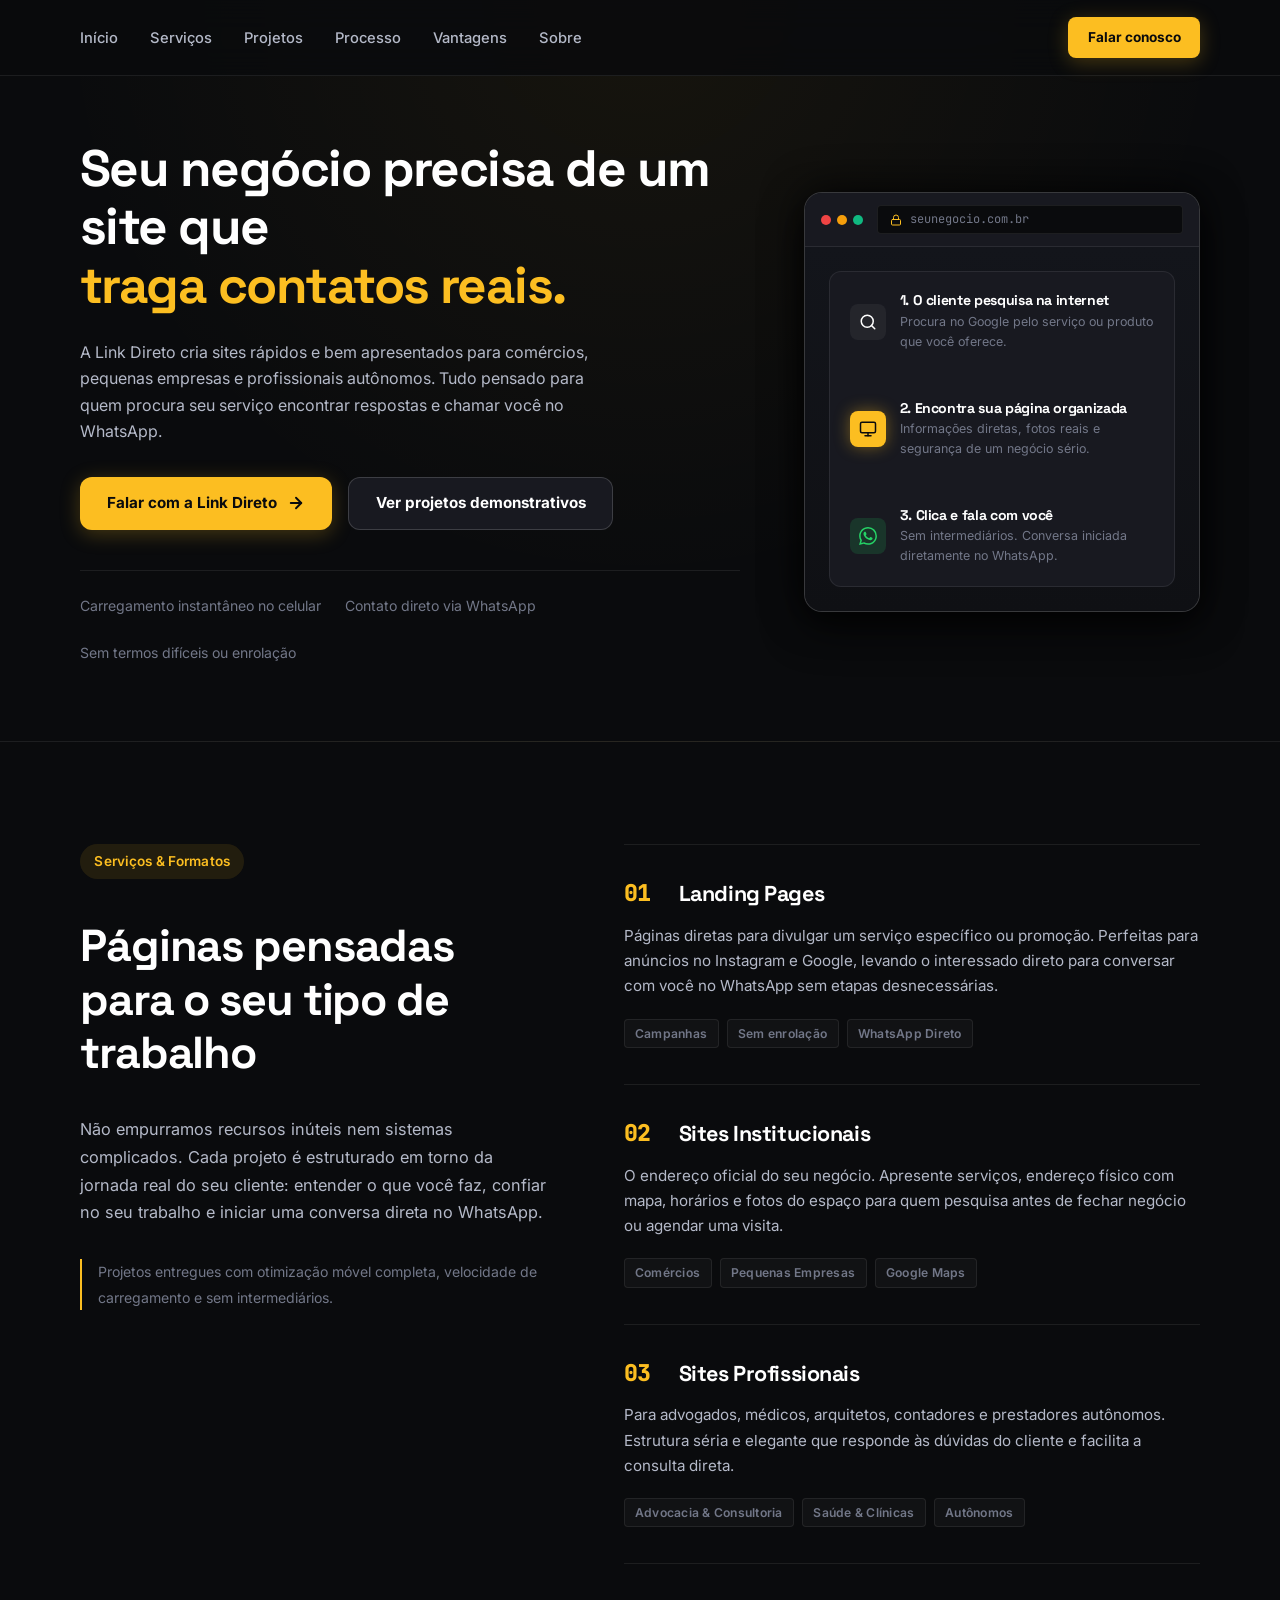
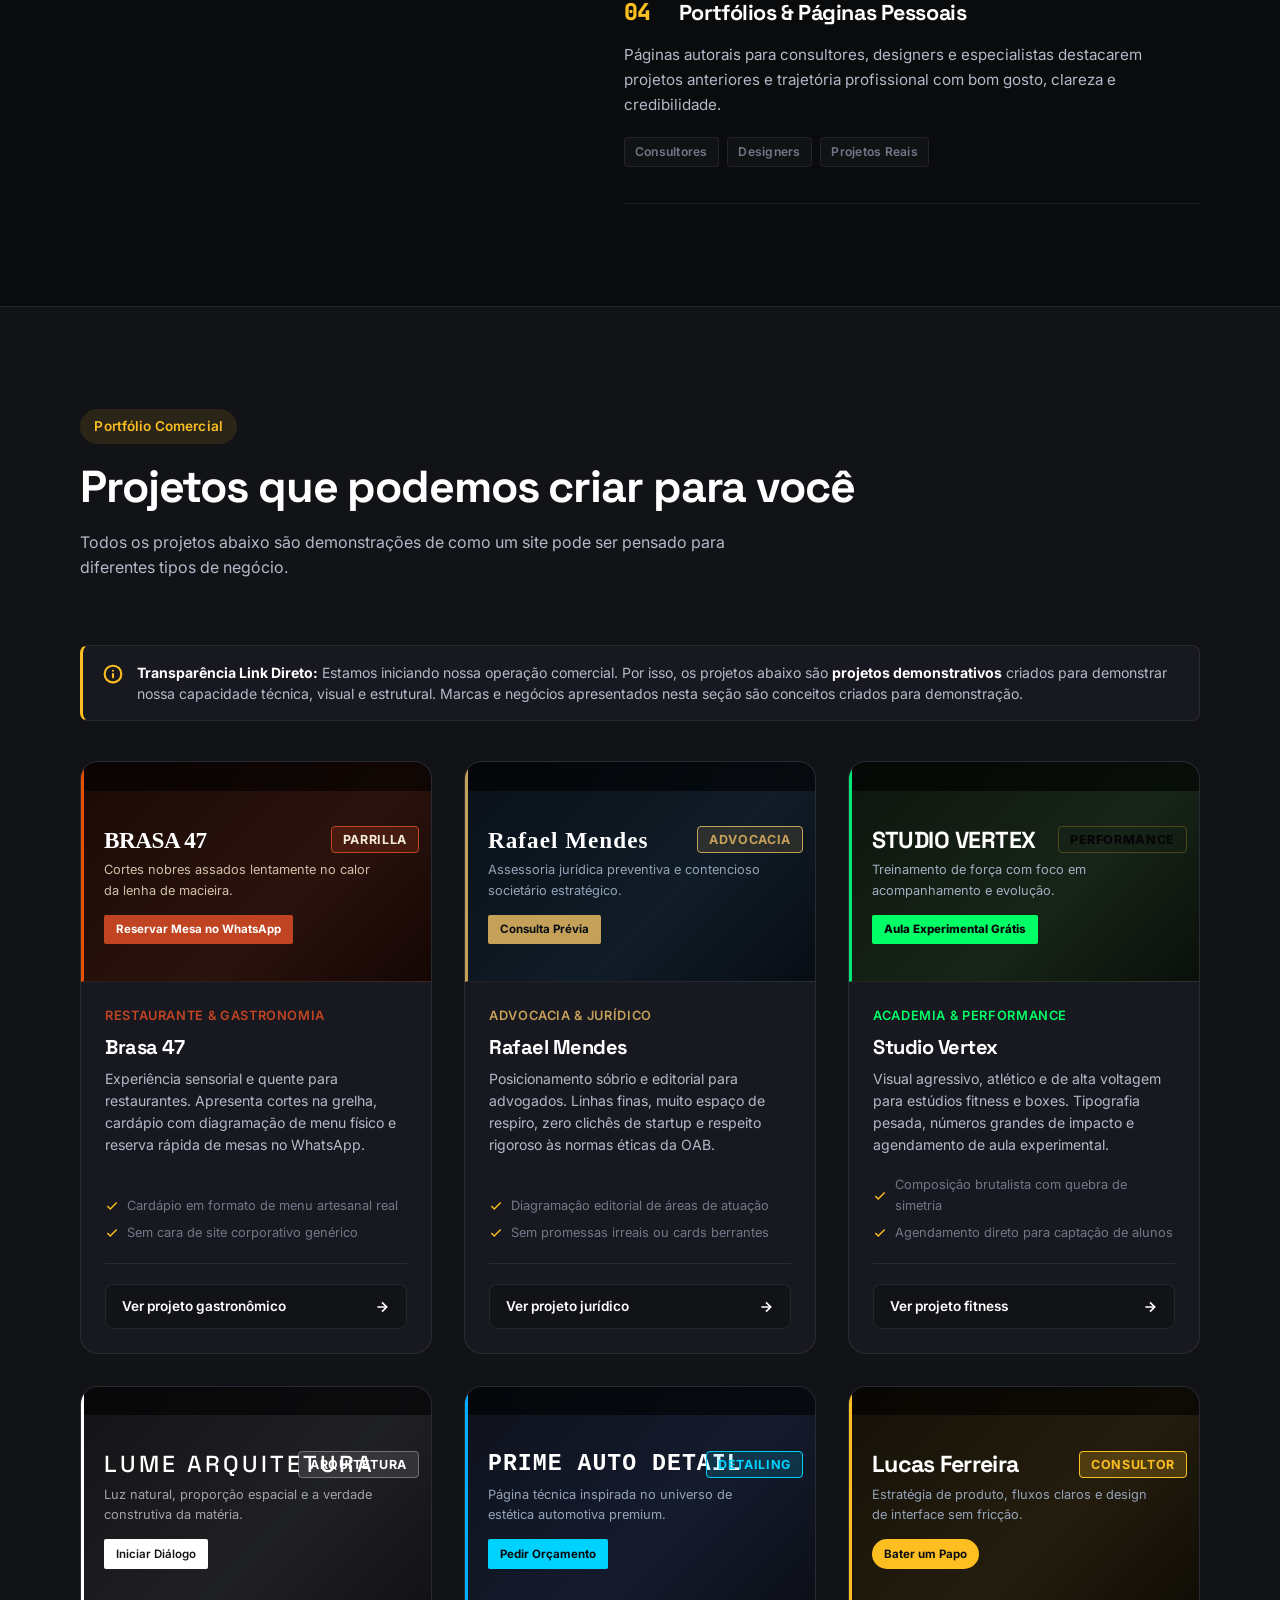
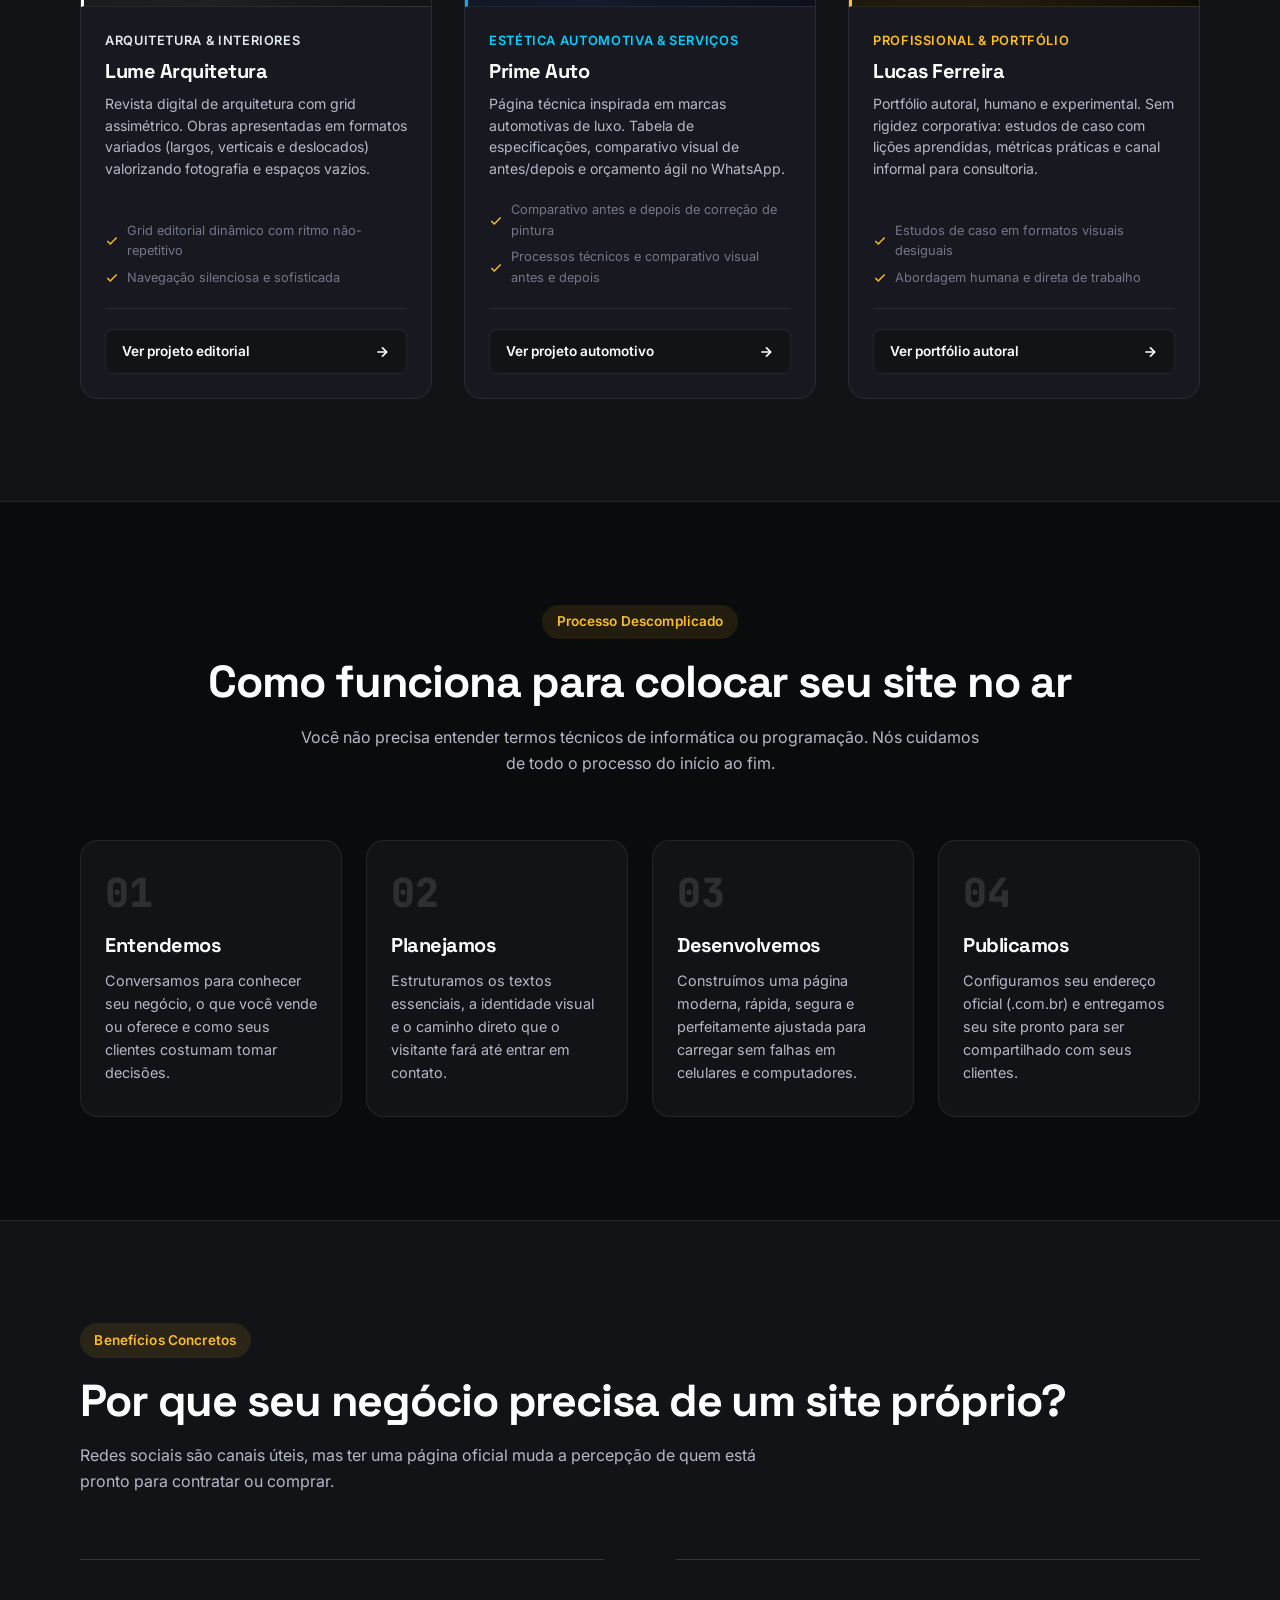
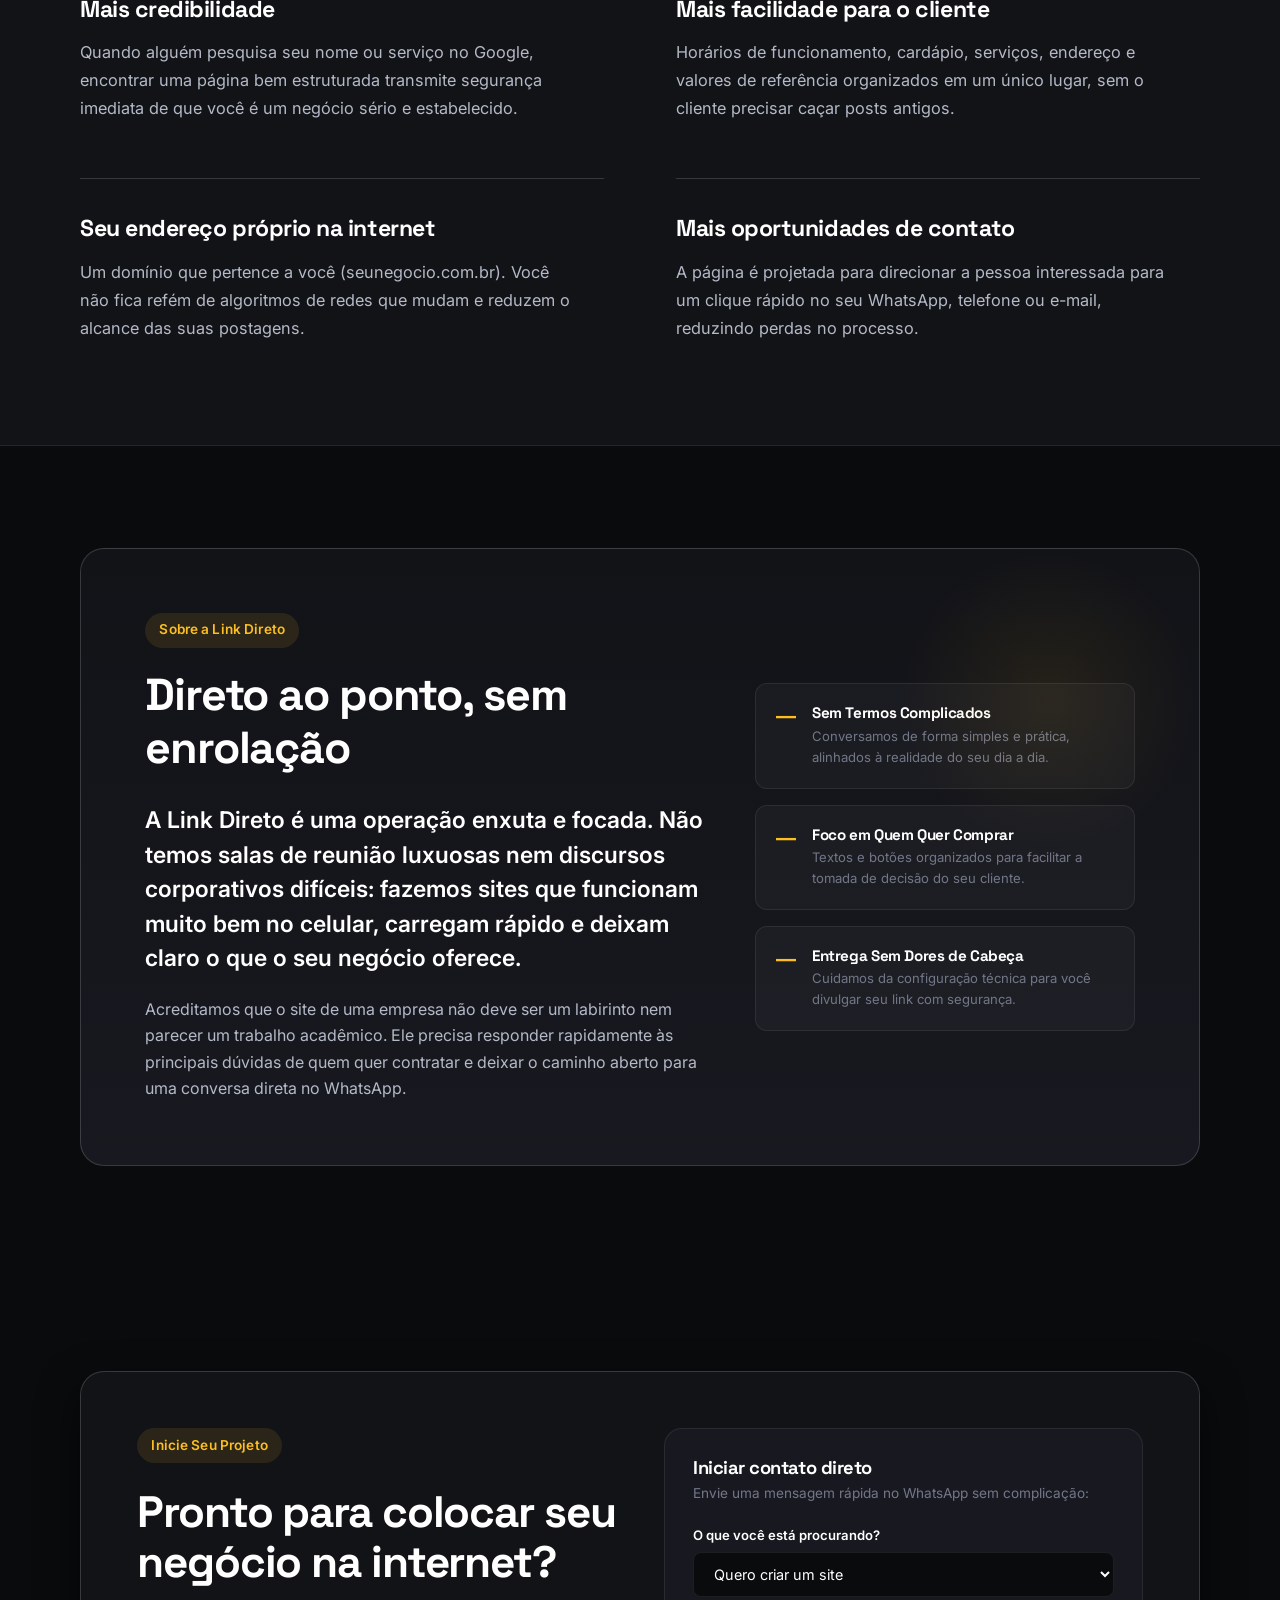
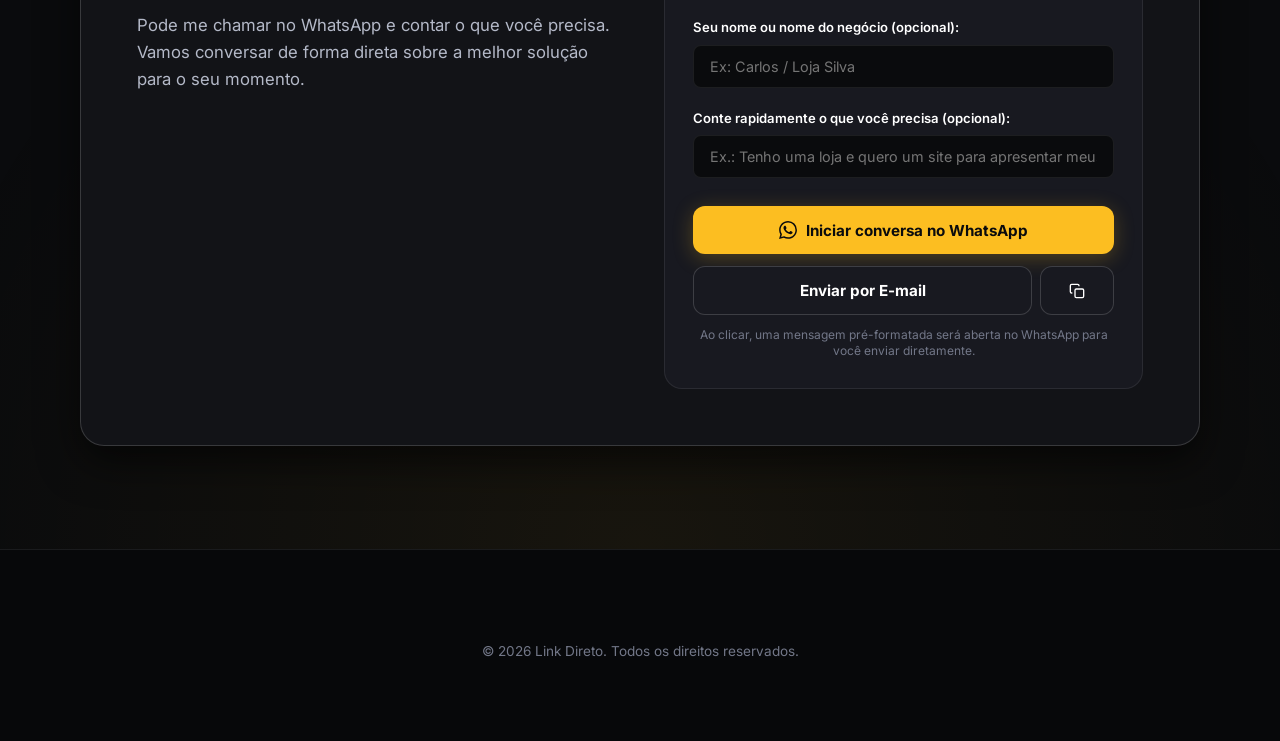
==== index.html @ 42395b02 "primeiro commit" ====
<!DOCTYPE html>
<html lang="pt-BR">
<head>
  <meta charset="UTF-8">
  <meta name="viewport" content="width=device-width, initial-scale=1.0">
  <title>Link Direto — Sites e Landing Pages Profissionais para Negócios</title>
  
  <!-- SEO & Metatags -->
  <meta name="description" content="A Link Direto cria sites e landing pages profissionais para comércios, pequenas empresas, profissionais liberais e autônomos. Presença digital moderna, clara e focada em contatos.">
  <meta name="keywords" content="criação de sites, landing page profissional, site para advogados, site para restaurante, site para arquitetos, presença digital, link direto">
  <meta name="author" content="Link Direto">
  <meta name="robots" content="index, follow">
  <meta name="theme-color" content="#0A0B0D">

  <!-- Open Graph -->
  <meta property="og:type" content="website">
  <meta property="og:title" content="Link Direto — Sites e Landing Pages Profissionais">
  <meta property="og:description" content="Conectando negócios e profissionais aos seus clientes através de uma presença digital moderna e direta.">
  <meta property="og:image" content="favicon.svg">

  <!-- Favicon -->
  <link rel="icon" type="image/svg+xml" href="favicon.svg">

  <!-- Fontes -->
  <link rel="preconnect" href="https://fonts.googleapis.com">
  <link rel="preconnect" href="https://fonts.gstatic.com" crossorigin>
  <link href="https://fonts.googleapis.com/css2?family=Inter:wght@400;500;600;700&family=Space+Grotesk:wght@500;600;700&family=JetBrains+Mono:wght@500&display=swap" rel="stylesheet">

  <!-- Estilos -->
  <link rel="stylesheet" href="style.css">

  <!-- Dados Estruturados Schema.org -->
  <script type="application/ld+json">
  {
    "@context": "https://schema.org",
    "@type": "ProfessionalService",
    "name": "Link Direto",
    "url": "https://linkdireto.com.br",
    "logo": "https://linkdireto.com.br/favicon.svg",
    "description": "Criação de sites e landing pages profissionais para negócios, comércios e profissionais liberais.",
    "areaServed": "BR",
    "serviceType": [
      "Criação de Landing Pages",
      "Desenvolvimento de Sites Institucionais",
      "Sites Profissionais para Autônomos e Liberais",
      "Portfólios Digitais"
    ]
  }
  </script>
</head>
<body>

  <!-- ==========================================================================
       HEADER & NAVEGAÇÃO (DISCRETO & TEXTUAL)
       ========================================================================== -->
  <header class="header">
    <div class="container header-content">
      <button class="mobile-toggle" aria-label="Abrir menu de navegação" aria-expanded="false">
        <span></span>
        <span></span>
        <span></span>
      </button>

      <nav class="nav-desktop" aria-label="Navegação Principal">
        <ul class="nav-links">
          <li><a href="#inicio" class="nav-link">Início</a></li>
          <li><a href="#solucoes" class="nav-link">Serviços</a></li>
          <li><a href="#projetos" class="nav-link">Projetos</a></li>
          <li><a href="#processo" class="nav-link">Processo</a></li>
          <li><a href="#beneficios" class="nav-link">Vantagens</a></li>
          <li><a href="#sobre" class="nav-link">Sobre</a></li>
        </ul>
      </nav>

      <div class="header-actions">
        <a href="#contato" class="btn btn-primary btn-sm">Falar conosco</a>
      </div>
    </div>
  </header>

  <!-- Menu Mobile Overlay -->
  <div class="mobile-nav-overlay" aria-label="Menu Mobile">
    <ul class="mobile-nav-links">
      <li><a href="#inicio" class="mobile-nav-link">Início</a></li>
      <li><a href="#solucoes" class="mobile-nav-link">Serviços</a></li>
      <li><a href="#projetos" class="mobile-nav-link">Projetos</a></li>
      <li><a href="#processo" class="mobile-nav-link">Processo</a></li>
      <li><a href="#beneficios" class="mobile-nav-link">Vantagens</a></li>
      <li><a href="#sobre" class="mobile-nav-link">Sobre</a></li>
    </ul>
    <div style="margin-top: 2rem;">
      <a href="#contato" class="btn btn-primary" style="width: 100%;">Falar conosco</a>
    </div>
  </div>

  <main>
    <!-- ==========================================================================
         HERO SECTION
         ========================================================================== -->
    <section id="inicio" class="hero-section">
      <div class="container hero-grid">
        <div class="hero-copy fade-in-up">
          <h1 class="title-hero">
            Seu negócio precisa de um site que <span class="hero-headline-highlight">traga contatos reais.</span>
          </h1>

          <p class="hero-subheadline">
            A Link Direto cria sites rápidos e bem apresentados para comércios, pequenas empresas e profissionais autônomos. Tudo pensado para quem procura seu serviço encontrar respostas e chamar você no WhatsApp.
          </p>

          <div class="hero-ctas">
            <a href="#contato" class="btn btn-primary btn-lg">
              <span>Falar com a Link Direto</span>
              <svg width="18" height="18" viewBox="0 0 24 24" fill="none" stroke="currentColor" stroke-width="2.5" stroke-linecap="round" stroke-linejoin="round" aria-hidden="true">
                <line x1="5" y1="12" x2="19" y2="12"></line>
                <polyline points="12 5 19 12 12 19"></polyline>
              </svg>
            </a>
            <a href="#projetos" class="btn btn-secondary btn-lg">
              Ver projetos demonstrativos
            </a>
          </div>

          <div class="hero-trust-indicators">
            <div class="trust-item">
              <span>Carregamento instantâneo no celular</span>
            </div>
            <div class="trust-item">
              <span>Contato direto via WhatsApp</span>
            </div>
            <div class="trust-item">
              <span>Sem termos difíceis ou enrolação</span>
            </div>
          </div>
        </div>

        <!-- Visual Mockup Interativo no Hero -->
        <div class="hero-visual fade-in-up">
          <div class="hero-preview-window">
            <div class="window-header">
              <div class="window-dots">
                <span class="window-dot" style="background:#EF4444;"></span>
                <span class="window-dot" style="background:#F59E0B;"></span>
                <span class="window-dot" style="background:#10B981;"></span>
              </div>
              <div class="window-url-bar">
                <svg width="12" height="12" viewBox="0 0 24 24" fill="none" stroke="currentColor" stroke-width="2" stroke-linecap="round" stroke-linejoin="round" aria-hidden="true">
                  <rect x="3" y="11" width="18" height="11" rx="2" ry="2"></rect>
                  <path d="M7 11V7a5 5 0 0 1 10 0v4"></path>
                </svg>
                seunegocio.com.br
              </div>
            </div>

            <div class="window-body">
              <div class="flow-diagram">
                <!-- Passo 1 -->
                <div class="flow-step">
                  <div class="flow-icon-wrap">
                    <svg width="18" height="18" viewBox="0 0 24 24" fill="none" stroke="currentColor" stroke-width="2" stroke-linecap="round" stroke-linejoin="round">
                      <circle cx="11" cy="11" r="8"></circle>
                      <line x1="21" y1="21" x2="16.65" y2="16.65"></line>
                    </svg>
                  </div>
                  <div class="flow-text">
                    <h4>1. O cliente pesquisa na internet</h4>
                    <p>Procura no Google pelo serviço ou produto que você oferece.</p>
                  </div>
                </div>

                <div class="flow-connector"></div>

                <!-- Passo 2 -->
                <div class="flow-step">
                  <div class="flow-icon-wrap active">
                    <svg width="18" height="18" viewBox="0 0 24 24" fill="none" stroke="currentColor" stroke-width="2" stroke-linecap="round" stroke-linejoin="round">
                      <rect x="2" y="3" width="20" height="14" rx="2" ry="2"></rect>
                      <line x1="8" y1="21" x2="16" y2="21"></line>
                      <line x1="12" y1="17" x2="12" y2="21"></line>
                    </svg>
                  </div>
                  <div class="flow-text">
                    <h4>2. Encontra sua página organizada</h4>
                    <p>Informações diretas, fotos reais e segurança de um negócio sério.</p>
                  </div>
                </div>

                <div class="flow-connector"></div>

                <!-- Passo 3 -->
                <div class="flow-step">
                  <div class="flow-icon-wrap" style="background: rgba(37, 211, 102, 0.15); color: #25D366;">
                    <svg width="18" height="18" viewBox="0 0 24 24" fill="currentColor" aria-hidden="true"><path d="M17.472 14.382c-.297-.149-1.758-.867-2.03-.967-.273-.099-.471-.148-.67.15-.197.297-.767.966-.94 1.164-.173.199-.347.223-.644.075-.297-.15-1.255-.463-2.39-1.475-.883-.788-1.48-1.761-1.653-2.059-.173-.297-.018-.458.13-.606.134-.133.298-.347.446-.52.149-.174.198-.298.298-.497.099-.198.05-.371-.025-.52-.075-.149-.669-1.612-.916-2.207-.242-.579-.487-.5-.669-.51-.173-.008-.371-.01-.57-.01-.198 0-.52.074-.792.372-.272.297-1.04 1.016-1.04 2.479 0 1.462 1.065 2.875 1.213 3.074.149.198 2.096 3.2 5.077 4.487.709.306 1.262.489 1.694.625.712.227 1.36.195 1.871.118.571-.085 1.758-.719 2.006-1.413.248-.694.248-1.289.173-1.413-.074-.124-.272-.198-.57-.347m-5.421 7.403h-.004a9.87 9.87 0 01-5.031-1.378l-.361-.214-3.741.982.998-3.648-.235-.374a9.86 9.86 0 01-1.51-5.26c.001-5.45 4.436-9.884 9.888-9.884 2.64 0 5.122 1.03 6.988 2.898a9.825 9.825 0 012.893 6.994c-.003 5.45-4.437 9.884-9.885 9.884m8.413-18.297A11.815 11.815 0 0012.05 0C5.495 0 .16 5.335.157 11.892c0 2.096.547 4.142 1.588 5.945L.057 24l6.305-1.654a11.882 11.882 0 005.683 1.448h.005c6.554 0 11.89-5.335 11.893-11.893a11.821 11.821 0 00-3.48-8.413Z"/></svg>
                  </div>
                  <div class="flow-text">
                    <h4>3. Clica e fala com você</h4>
                    <p>Sem intermediários. Conversa iniciada diretamente no WhatsApp.</p>
                  </div>
                </div>
              </div>
            </div>
          </div>
        </div>
      </div>
    </section>

    <!-- ==========================================================================
         SEÇÃO "O QUE FAZEMOS" (SOLUÇÕES)
         ========================================================================== -->
    <section id="solucoes" class="section-padding">
      <div class="container">
        <div class="solutions-editorial-layout">
          <div class="solutions-sticky-intro fade-in-up">
            <div class="badge" style="margin-bottom: 1.25rem;">Serviços & Formatos</div>
            <h2 class="title-section">Páginas pensadas para o seu tipo de trabalho</h2>
            <p class="solutions-intro-text">
              Não empurramos recursos inúteis nem sistemas complicados. Cada projeto é estruturado em torno da jornada real do seu cliente: entender o que você faz, confiar no seu trabalho e iniciar uma conversa direta no WhatsApp.
            </p>
            <div class="solutions-editorial-note">
              <span>Projetos entregues com otimização móvel completa, velocidade de carregamento e sem intermediários.</span>
            </div>
          </div>

          <div class="solutions-editorial-list">
            <!-- Formato 01 -->
            <article class="solution-editorial-row fade-in-up">
              <div class="solution-row-header">
                <span class="solution-row-index">01</span>
                <h3 class="solution-row-title">Landing Pages</h3>
              </div>
              <p class="solution-row-desc">
                Páginas diretas para divulgar um serviço específico ou promoção. Perfeitas para anúncios no Instagram e Google, levando o interessado direto para conversar com você no WhatsApp sem etapas desnecessárias.
              </p>
              <div class="solution-tags">
                <span class="solution-tag">Campanhas</span>
                <span class="solution-tag">Sem enrolação</span>
                <span class="solution-tag">WhatsApp Direto</span>
              </div>
            </article>

            <!-- Formato 02 -->
            <article class="solution-editorial-row fade-in-up">
              <div class="solution-row-header">
                <span class="solution-row-index">02</span>
                <h3 class="solution-row-title">Sites Institucionais</h3>
              </div>
              <p class="solution-row-desc">
                O endereço oficial do seu negócio. Apresente serviços, endereço físico com mapa, horários e fotos do espaço para quem pesquisa antes de fechar negócio ou agendar uma visita.
              </p>
              <div class="solution-tags">
                <span class="solution-tag">Comércios</span>
                <span class="solution-tag">Pequenas Empresas</span>
                <span class="solution-tag">Google Maps</span>
              </div>
            </article>

            <!-- Formato 03 -->
            <article class="solution-editorial-row fade-in-up">
              <div class="solution-row-header">
                <span class="solution-row-index">03</span>
                <h3 class="solution-row-title">Sites Profissionais</h3>
              </div>
              <p class="solution-row-desc">
                Para advogados, médicos, arquitetos, contadores e prestadores autônomos. Estrutura séria e elegante que responde às dúvidas do cliente e facilita a consulta direta.
              </p>
              <div class="solution-tags">
                <span class="solution-tag">Advocacia & Consultoria</span>
                <span class="solution-tag">Saúde & Clínicas</span>
                <span class="solution-tag">Autônomos</span>
              </div>
            </article>

            <!-- Formato 04 -->
            <article class="solution-editorial-row fade-in-up">
              <div class="solution-row-header">
                <span class="solution-row-index">04</span>
                <h3 class="solution-row-title">Portfólios & Páginas Pessoais</h3>
              </div>
              <p class="solution-row-desc">
                Páginas autorais para consultores, designers e especialistas destacarem projetos anteriores e trajetória profissional com bom gosto, clareza e credibilidade.
              </p>
              <div class="solution-tags">
                <span class="solution-tag">Consultores</span>
                <span class="solution-tag">Designers</span>
                <span class="solution-tag">Projetos Reais</span>
              </div>
            </article>
          </div>
        </div>
      </div>
    </section>

    <!-- ==========================================================================
         SEÇÃO "PROJETOS DEMONSTRATIVOS"
         ========================================================================== -->
    <section id="projetos" class="section-padding projects-section">
      <div class="container">
        <div class="section-header fade-in-up">
          <div class="badge" style="margin-bottom: 1rem;">Portfólio Comercial</div>
          <h2 class="title-section">Projetos que podemos criar para você</h2>
          <p class="subtitle-section">
            Todos os projetos abaixo são demonstrações de como um site pode ser pensado para diferentes tipos de negócio.
          </p>
        </div>

        <!-- Aviso transparente obrigatório -->
        <div class="projects-disclaimer-box fade-in-up">
          <div class="disclaimer-icon">
            <svg width="20" height="20" viewBox="0 0 24 24" fill="none" stroke="currentColor" stroke-width="2.5" stroke-linecap="round" stroke-linejoin="round" aria-hidden="true">
              <circle cx="12" cy="12" r="10"></circle>
              <line x1="12" y1="16" x2="12" y2="12"></line>
              <line x1="12" y1="8" x2="12.01" y2="8"></line>
            </svg>
          </div>
          <div class="disclaimer-text">
            <strong>Transparência Link Direto:</strong> Estamos iniciando nossa operação comercial. Por isso, os projetos abaixo são <strong>projetos demonstrativos</strong> criados para demonstrar nossa capacidade técnica, visual e estrutural. Marcas e negócios apresentados nesta seção são conceitos criados para demonstração.
          </div>
        </div>

        <!-- Grid de Cards de Projetos -->
        <div class="projects-grid">
          
          <!-- Projeto 01 — Brasa 47 (Restaurante) -->
          <article class="project-card fade-in-up" data-category="restaurante">
            <div class="project-preview preview-brasa">
              <div class="project-preview-topbar">
                <div class="preview-pill-url">brasa47.com.br</div>
              </div>
              <div class="preview-canvas">
                <div class="preview-badge-cat">
                  <span class="badge-demo" style="background: rgba(192, 67, 34, 0.2); border-color: #C04322; color: #F5EADB;">Parrilla</span>
                </div>
                <h4 class="canvas-brand-name" style="color: #FFFFFF; font-family: Georgia, serif;">BRASA 47</h4>
                <p class="canvas-tagline" style="color: #D1BFA8;">Cortes nobres assados lentamente no calor da lenha de macieira.</p>
                <div class="canvas-cta-sim" style="background: #C04322; color: #FFFFFF; border-radius: 2px;">
                  Reservar Mesa no WhatsApp
                </div>
              </div>
            </div>
            <div class="project-info">
              <div class="project-meta">
                <span class="project-category" style="color: #C04322;">Restaurante & Gastronomia</span>
              </div>
              <h3 class="project-title">Brasa 47</h3>
              <p class="project-desc">
                Experiência sensorial e quente para restaurantes. Apresenta cortes na grelha, cardápio com diagramação de menu físico e reserva rápida de mesas no WhatsApp.
              </p>
              <ul class="project-features">
                <li>
                  <svg width="14" height="14" viewBox="0 0 24 24" fill="none" stroke="currentColor" stroke-width="2.5" aria-hidden="true"><polyline points="20 6 9 17 4 12"></polyline></svg>
                  Cardápio em formato de menu artesanal real
                </li>
                <li>
                  <svg width="14" height="14" viewBox="0 0 24 24" fill="none" stroke="currentColor" stroke-width="2.5" aria-hidden="true"><polyline points="20 6 9 17 4 12"></polyline></svg>
                  Sem cara de site corporativo genérico
                </li>
              </ul>
              <a href="projetos/brasa-47.html" class="project-action-link">
                <span>Ver projeto gastronômico</span>
                <svg width="16" height="16" viewBox="0 0 24 24" fill="none" stroke="currentColor" stroke-width="2.5" aria-hidden="true" focusable="false"><line x1="5" y1="12" x2="19" y2="12"></line><polyline points="12 5 19 12 12 19"></polyline></svg>
              </a>
            </div>
          </article>

          <!-- Projeto 02 — Dr. Rafael Mendes (Advocacia) -->
          <article class="project-card fade-in-up" data-category="advocacia">
            <div class="project-preview preview-mendes">
              <div class="project-preview-topbar">
                <div class="preview-pill-url">rafaelmendesadv.com.br</div>
              </div>
              <div class="preview-canvas">
                <div class="preview-badge-cat">
                  <span class="badge-demo" style="background: rgba(197, 160, 89, 0.15); border-color: #C5A059; color: #C5A059;">Advocacia</span>
                </div>
                <h4 class="canvas-brand-name" style="color: #FFFFFF; font-family: 'Times New Roman', serif; letter-spacing: 1px;">Rafael Mendes</h4>
                <p class="canvas-tagline" style="color: #94A3B8;">Assessoria jurídica preventiva e contencioso societário estratégico.</p>
                <div class="canvas-cta-sim" style="background: #C5A059; color: #070C14; font-weight: 700; border-radius: 2px;">
                  Consulta Prévia
                </div>
              </div>
            </div>
            <div class="project-info">
              <div class="project-meta">
                <span class="project-category" style="color: #C5A059;">Advocacia & Jurídico</span>
              </div>
              <h3 class="project-title">Rafael Mendes</h3>
              <p class="project-desc">
                Posicionamento sóbrio e editorial para advogados. Linhas finas, muito espaço de respiro, zero clichês de startup e respeito rigoroso às normas éticas da OAB.
              </p>
              <ul class="project-features">
                <li>
                  <svg width="14" height="14" viewBox="0 0 24 24" fill="none" stroke="currentColor" stroke-width="2.5" aria-hidden="true"><polyline points="20 6 9 17 4 12"></polyline></svg>
                  Diagramação editorial de áreas de atuação
                </li>
                <li>
                  <svg width="14" height="14" viewBox="0 0 24 24" fill="none" stroke="currentColor" stroke-width="2.5" aria-hidden="true"><polyline points="20 6 9 17 4 12"></polyline></svg>
                  Sem promessas irreais ou cards berrantes
                </li>
              </ul>
              <a href="projetos/dr-rafael-mendes.html" class="project-action-link">
                <span>Ver projeto jurídico</span>
                <svg width="16" height="16" viewBox="0 0 24 24" fill="none" stroke="currentColor" stroke-width="2.5" aria-hidden="true" focusable="false"><line x1="5" y1="12" x2="19" y2="12"></line><polyline points="12 5 19 12 12 19"></polyline></svg>
              </a>
            </div>
          </article>

          <!-- Projeto 03 — Studio Vertex (Fitness) -->
          <article class="project-card fade-in-up" data-category="fitness">
            <div class="project-preview preview-vertex">
              <div class="project-preview-topbar">
                <div class="preview-pill-url">studiovertex.com.br</div>
              </div>
              <div class="preview-canvas">
                <div class="preview-badge-cat">
                  <span class="badge-demo" style="background: var(--v-neon); color: #060608; font-weight: 800;">PERFORMANCE</span>
                </div>
                <h4 class="canvas-brand-name" style="color: #FFFFFF; font-weight: 800; letter-spacing: -0.02em;">STUDIO VERTEX</h4>
                <p class="canvas-tagline" style="color: #A0AEC0;">Treinamento de força com foco em acompanhamento e evolução.</p>
                <div class="canvas-cta-sim" style="background: #00FF66; color: #060608; font-weight: 800; border-radius: 2px;">
                  Aula Experimental Grátis
                </div>
              </div>
            </div>
            <div class="project-info">
              <div class="project-meta">
                <span class="project-category" style="color: #00FF66;">Academia & Performance</span>
              </div>
              <h3 class="project-title">Studio Vertex</h3>
              <p class="project-desc">
                Visual agressivo, atlético e de alta voltagem para estúdios fitness e boxes. Tipografia pesada, números grandes de impacto e agendamento de aula experimental.
              </p>
              <ul class="project-features">
                <li>
                  <svg width="14" height="14" viewBox="0 0 24 24" fill="none" stroke="currentColor" stroke-width="2.5" aria-hidden="true"><polyline points="20 6 9 17 4 12"></polyline></svg>
                  Composição brutalista com quebra de simetria
                </li>
                <li>
                  <svg width="14" height="14" viewBox="0 0 24 24" fill="none" stroke="currentColor" stroke-width="2.5" aria-hidden="true"><polyline points="20 6 9 17 4 12"></polyline></svg>
                  Agendamento direto para captação de alunos
                </li>
              </ul>
              <a href="projetos/studio-vertex.html" class="project-action-link">
                <span>Ver projeto fitness</span>
                <svg width="16" height="16" viewBox="0 0 24 24" fill="none" stroke="currentColor" stroke-width="2.5" aria-hidden="true" focusable="false"><line x1="5" y1="12" x2="19" y2="12"></line><polyline points="12 5 19 12 12 19"></polyline></svg>
              </a>
            </div>
          </article>

          <!-- Projeto 04 — Lume Arquitetura (Arquitetura) -->
          <article class="project-card fade-in-up" data-category="arquitetura">
            <div class="project-preview preview-lume">
              <div class="project-preview-topbar">
                <div class="preview-pill-url">lumearquitetura.com.br</div>
              </div>
              <div class="preview-canvas">
                <div class="preview-badge-cat">
                  <span class="badge-demo" style="background: rgba(255, 255, 255, 0.1); border-color: rgba(255, 255, 255, 0.3); color: #FFFFFF;">Arquitetura</span>
                </div>
                <h4 class="canvas-brand-name" style="color: #FFFFFF; font-weight: 500; letter-spacing: 3px;">LUME ARQUITETURA</h4>
                <p class="canvas-tagline" style="color: #A1A1AA;">Luz natural, proporção espacial e a verdade construtiva da matéria.</p>
                <div class="canvas-cta-sim" style="background: #FFFFFF; color: #121316; font-weight: 600; border-radius: 2px;">
                  Iniciar Diálogo
                </div>
              </div>
            </div>
            <div class="project-info">
              <div class="project-meta">
                <span class="project-category" style="color: #E2E8F0;">Arquitetura & Interiores</span>
              </div>
              <h3 class="project-title">Lume Arquitetura</h3>
              <p class="project-desc">
                Revista digital de arquitetura com grid assimétrico. Obras apresentadas em formatos variados (largos, verticais e deslocados) valorizando fotografia e espaços vazios.
              </p>
              <ul class="project-features">
                <li>
                  <svg width="14" height="14" viewBox="0 0 24 24" fill="none" stroke="currentColor" stroke-width="2.5" aria-hidden="true"><polyline points="20 6 9 17 4 12"></polyline></svg>
                  Grid editorial dinâmico com ritmo não-repetitivo
                </li>
                <li>
                  <svg width="14" height="14" viewBox="0 0 24 24" fill="none" stroke="currentColor" stroke-width="2.5" aria-hidden="true"><polyline points="20 6 9 17 4 12"></polyline></svg>
                  Navegação silenciosa e sofisticada
                </li>
              </ul>
              <a href="projetos/lume-arquitetura.html" class="project-action-link">
                <span>Ver projeto editorial</span>
                <svg width="16" height="16" viewBox="0 0 24 24" fill="none" stroke="currentColor" stroke-width="2.5" aria-hidden="true" focusable="false"><line x1="5" y1="12" x2="19" y2="12"></line><polyline points="12 5 19 12 12 19"></polyline></svg>
              </a>
            </div>
          </article>

          <!-- Projeto 05 — Prime Auto (Estética Automotiva) -->
          <article class="project-card fade-in-up" data-category="automotivo">
            <div class="project-preview preview-prime">
              <div class="project-preview-topbar">
                <div class="preview-pill-url">primeautodetail.com.br</div>
              </div>
              <div class="preview-canvas">
                <div class="preview-badge-cat">
                  <span class="badge-demo" style="background: rgba(0, 210, 255, 0.15); border-color: #00D2FF; color: #00D2FF;">Detailing</span>
                </div>
                <h4 class="canvas-brand-name" style="color: #FFFFFF; font-family: monospace; letter-spacing: 1px;">PRIME AUTO DETAIL</h4>
                <p class="canvas-tagline" style="color: #94A3B8;">Página técnica inspirada no universo de estética automotiva premium.</p>
                <div class="canvas-cta-sim" style="background: #00D2FF; color: #080A0E; font-weight: 700; border-radius: 2px;">
                  Pedir Orçamento
                </div>
              </div>
            </div>
            <div class="project-info">
              <div class="project-meta">
                <span class="project-category" style="color: #00D2FF;">Estética Automotiva & Serviços</span>
              </div>
              <h3 class="project-title">Prime Auto</h3>
              <p class="project-desc">
                Página técnica inspirada em marcas automotivas de luxo. Tabela de especificações, comparativo visual de antes/depois e orçamento ágil no WhatsApp.
              </p>
              <ul class="project-features">
                <li>
                  <svg width="14" height="14" viewBox="0 0 24 24" fill="none" stroke="currentColor" stroke-width="2.5" aria-hidden="true"><polyline points="20 6 9 17 4 12"></polyline></svg>
                  Comparativo antes e depois de correção de pintura
                </li>
                <li>
                  <svg width="14" height="14" viewBox="0 0 24 24" fill="none" stroke="currentColor" stroke-width="2.5" aria-hidden="true"><polyline points="20 6 9 17 4 12"></polyline></svg>
                  Processos técnicos e comparativo visual antes e depois
                </li>
              </ul>
              <a href="projetos/prime-auto.html" class="project-action-link">
                <span>Ver projeto automotivo</span>
                <svg width="16" height="16" viewBox="0 0 24 24" fill="none" stroke="currentColor" stroke-width="2.5" aria-hidden="true" focusable="false"><line x1="5" y1="12" x2="19" y2="12"></line><polyline points="12 5 19 12 12 19"></polyline></svg>
              </a>
            </div>
          </article>

          <!-- Projeto 06 — Lucas Ferreira (Portfólio Pessoal) -->
          <article class="project-card fade-in-up" data-category="portfolio">
            <div class="project-preview preview-lucas">
              <div class="project-preview-topbar">
                <div class="preview-pill-url">lucasferreira.design</div>
              </div>
              <div class="preview-canvas">
                <div class="preview-badge-cat">
                  <span class="badge-demo" style="background: rgba(252, 190, 33, 0.2); border-color: #FCBE21; color: #FCBE21;">Consultor</span>
                </div>
                <h4 class="canvas-brand-name" style="color: #FFFFFF; letter-spacing: -0.03em;">Lucas Ferreira</h4>
                <p class="canvas-tagline" style="color: #94A3B8;">Estratégia de produto, fluxos claros e design de interface sem fricção.</p>
                <div class="canvas-cta-sim" style="background: #FCBE21; color: #0D0E12; font-weight: 700; border-radius: 999px;">
                  Bater um Papo
                </div>
              </div>
            </div>
            <div class="project-info">
              <div class="project-meta">
                <span class="project-category" style="color: #FCBE21;">Profissional & Portfólio</span>
              </div>
              <h3 class="project-title">Lucas Ferreira</h3>
              <p class="project-desc">
                Portfólio autoral, humano e experimental. Sem rigidez corporativa: estudos de caso com lições aprendidas, métricas práticas e canal informal para consultoria.
              </p>
              <ul class="project-features">
                <li>
                  <svg width="14" height="14" viewBox="0 0 24 24" fill="none" stroke="currentColor" stroke-width="2.5" aria-hidden="true"><polyline points="20 6 9 17 4 12"></polyline></svg>
                  Estudos de caso em formatos visuais desiguais
                </li>
                <li>
                  <svg width="14" height="14" viewBox="0 0 24 24" fill="none" stroke="currentColor" stroke-width="2.5" aria-hidden="true"><polyline points="20 6 9 17 4 12"></polyline></svg>
                  Abordagem humana e direta de trabalho
                </li>
              </ul>
              <a href="projetos/lucas-ferreira.html" class="project-action-link">
                <span>Ver portfólio autoral</span>
                <svg width="16" height="16" viewBox="0 0 24 24" fill="none" stroke="currentColor" stroke-width="2.5" aria-hidden="true" focusable="false"><line x1="5" y1="12" x2="19" y2="12"></line><polyline points="12 5 19 12 12 19"></polyline></svg>
              </a>
            </div>
          </article>

        </div>
      </div>
    </section>

    <!-- ==========================================================================
         SEÇÃO "COMO FUNCIONA" (PROCESSO)
         ========================================================================== -->
    <section id="processo" class="section-padding">
      <div class="container">
        <div class="section-header center fade-in-up">
          <div class="badge" style="margin: 0 auto 1rem;">Processo Descomplicado</div>
          <h2 class="title-section">Como funciona para colocar seu site no ar</h2>
          <p class="subtitle-section">
            Você não precisa entender termos técnicos de informática ou programação. Nós cuidamos de todo o processo do início ao fim.
          </p>
        </div>

        <div class="process-grid">
          <div class="process-card fade-in-up">
            <div class="process-number">01</div>
            <h3 class="process-title">Entendemos</h3>
            <p class="process-desc">
              Conversamos para conhecer seu negócio, o que você vende ou oferece e como seus clientes costumam tomar decisões.
            </p>
          </div>

          <div class="process-card fade-in-up">
            <div class="process-number">02</div>
            <h3 class="process-title">Planejamos</h3>
            <p class="process-desc">
              Estruturamos os textos essenciais, a identidade visual e o caminho direto que o visitante fará até entrar em contato.
            </p>
          </div>

          <div class="process-card fade-in-up">
            <div class="process-number">03</div>
            <h3 class="process-title">Desenvolvemos</h3>
            <p class="process-desc">
              Construímos uma página moderna, rápida, segura e perfeitamente ajustada para carregar sem falhas em celulares e computadores.
            </p>
          </div>

          <div class="process-card fade-in-up">
            <div class="process-number">04</div>
            <h3 class="process-title">Publicamos</h3>
            <p class="process-desc">
              Configuramos seu endereço oficial (.com.br) e entregamos seu site pronto para ser compartilhado com seus clientes.
            </p>
          </div>
        </div>
      </div>
    </section>

    <!-- ==========================================================================
         SEÇÃO "POR QUE TER UM SITE?" (BENEFÍCIOS REAIS)
         ========================================================================== -->
    <section id="beneficios" class="section-padding" style="background-color: var(--bg-surface); border-top: 1px solid var(--border-subtle); border-bottom: 1px solid var(--border-subtle);">
      <div class="container">
        <div class="section-header fade-in-up">
          <div class="badge" style="margin-bottom: 1rem;">Benefícios Concretos</div>
          <h2 class="title-section">Por que seu negócio precisa de um site próprio?</h2>
          <p class="subtitle-section">
            Redes sociais são canais úteis, mas ter uma página oficial muda a percepção de quem está pronto para contratar ou comprar.
          </p>
        </div>

        <div class="benefits-grid">
          <div class="benefit-card fade-in-up">
            <div class="benefit-content">
              <h3>Mais credibilidade</h3>
              <p>
                Quando alguém pesquisa seu nome ou serviço no Google, encontrar uma página bem estruturada transmite segurança imediata de que você é um negócio sério e estabelecido.
              </p>
            </div>
          </div>

          <div class="benefit-card fade-in-up">
            <div class="benefit-content">
              <h3>Mais facilidade para o cliente</h3>
              <p>
                Horários de funcionamento, cardápio, serviços, endereço e valores de referência organizados em um único lugar, sem o cliente precisar caçar posts antigos.
              </p>
            </div>
          </div>

          <div class="benefit-card fade-in-up">
            <div class="benefit-content">
              <h3>Seu endereço próprio na internet</h3>
              <p>
                Um domínio que pertence a você (seunegocio.com.br). Você não fica refém de algoritmos de redes que mudam e reduzem o alcance das suas postagens.
              </p>
            </div>
          </div>

          <div class="benefit-card fade-in-up">
            <div class="benefit-content">
              <h3>Mais oportunidades de contato</h3>
              <p>
                A página é projetada para direcionar a pessoa interessada para um clique rápido no seu WhatsApp, telefone ou e-mail, reduzindo perdas no processo.
              </p>
            </div>
          </div>
        </div>
      </div>
    </section>

    <!-- ==========================================================================
         SEÇÃO "SOBRE A LINK DIRETO"
         ========================================================================== -->
    <section id="sobre" class="section-padding">
      <div class="container">
        <div class="about-card fade-in-up">
          <div class="about-grid">
            <div class="about-copy">
              <div class="badge" style="width: fit-content;">Sobre a Link Direto</div>
              <h2 class="title-section" style="margin-bottom: 0.5rem;">Direto ao ponto, sem enrolação</h2>
              <p class="about-statement">
                A Link Direto é uma operação enxuta e focada. Não temos salas de reunião luxuosas nem discursos corporativos difíceis: fazemos sites que funcionam muito bem no celular, carregam rápido e deixam claro o que o seu negócio oferece.
              </p>
              <p class="about-paragraph">
                Acreditamos que o site de uma empresa não deve ser um labirinto nem parecer um trabalho acadêmico. Ele precisa responder rapidamente às principais dúvidas de quem quer contratar e deixar o caminho aberto para uma conversa direta no WhatsApp.
              </p>
            </div>

            <div class="about-values-list">
              <div class="about-value-item">
                <span class="value-dash" aria-hidden="true">—</span>
                <div>
                  <h4>Sem Termos Complicados</h4>
                  <p>Conversamos de forma simples e prática, alinhados à realidade do seu dia a dia.</p>
                </div>
              </div>

              <div class="about-value-item">
                <span class="value-dash" aria-hidden="true">—</span>
                <div>
                  <h4>Foco em Quem Quer Comprar</h4>
                  <p>Textos e botões organizados para facilitar a tomada de decisão do seu cliente.</p>
                </div>
              </div>

              <div class="about-value-item">
                <span class="value-dash" aria-hidden="true">—</span>
                <div>
                  <h4>Entrega Sem Dores de Cabeça</h4>
                  <p>Cuidamos da configuração técnica para você divulgar seu link com segurança.</p>
                </div>
              </div>
            </div>
          </div>
        </div>
      </div>
    </section>

    <!-- ==========================================================================
         SEÇÃO DE CONTATO / CTA FINAL INTERATIVO
         ========================================================================== -->
    <section id="contato" class="section-padding contact-section">
      <div class="container">
        <div class="contact-box fade-in-up">
          <div class="contact-grid">
            <div class="contact-info">
              <div class="badge">Inicie Seu Projeto</div>
              <h2 class="contact-title">Pronto para colocar seu negócio na internet?</h2>
              <p class="contact-desc">
                Pode me chamar no WhatsApp e contar o que você precisa. Vamos conversar de forma direta sobre a melhor solução para o seu momento.
              </p>
            </div>

            <!-- Formulário / Assistente de Contato Direto -->
            <div class="contact-assistant">
              <div class="assistant-header">
                <h3>Iniciar contato direto</h3>
                <p>Envie uma mensagem rápida no WhatsApp sem complicação:</p>
              </div>

              <div class="form-group">
                <label for="contact-type" class="form-label">O que você está procurando?</label>
                <select id="contact-type" class="form-select">
                  <option value="quero criar um site">Quero criar um site</option>
                  <option value="quero uma landing page">Quero uma landing page</option>
                  <option value="quero um portfólio">Quero um portfólio</option>
                  <option value="ainda não sei, quero conversar">Ainda não sei, quero conversar</option>
                </select>
              </div>

              <div class="form-group">
                <label for="contact-name" class="form-label">Seu nome ou nome do negócio (opcional):</label>
                <input type="text" id="contact-name" class="form-input" placeholder="Ex: Carlos / Loja Silva">
              </div>

              <div class="form-group">
                <label for="contact-details" class="form-label">Conte rapidamente o que você precisa (opcional):</label>
                <input type="text" id="contact-details" class="form-input" placeholder="Ex.: Tenho uma loja e quero um site para apresentar meus produtos e receber contatos.">
              </div>

              <div class="assistant-actions">
                <button type="button" id="btn-contact-whatsapp" class="btn btn-primary" style="width: 100%;">
                  <svg width="18" height="18" viewBox="0 0 24 24" fill="currentColor" aria-hidden="true"><path d="M17.472 14.382c-.297-.149-1.758-.867-2.03-.967-.273-.099-.471-.148-.67.15-.197.297-.767.966-.94 1.164-.173.199-.347.223-.644.075-.297-.15-1.255-.463-2.39-1.475-.883-.788-1.48-1.761-1.653-2.059-.173-.297-.018-.458.13-.606.134-.133.298-.347.446-.52.149-.174.198-.298.298-.497.099-.198.05-.371-.025-.52-.075-.149-.669-1.612-.916-2.207-.242-.579-.487-.5-.669-.51-.173-.008-.371-.01-.57-.01-.198 0-.52.074-.792.372-.272.297-1.04 1.016-1.04 2.479 0 1.462 1.065 2.875 1.213 3.074.149.198 2.096 3.2 5.077 4.487.709.306 1.262.489 1.694.625.712.227 1.36.195 1.871.118.571-.085 1.758-.719 2.006-1.413.248-.694.248-1.289.173-1.413-.074-.124-.272-.198-.57-.347m-5.421 7.403h-.004a9.87 9.87 0 01-5.031-1.378l-.361-.214-3.741.982.998-3.648-.235-.374a9.86 9.86 0 01-1.51-5.26c.001-5.45 4.436-9.884 9.888-9.884 2.64 0 5.122 1.03 6.988 2.898a9.825 9.825 0 012.893 6.994c-.003 5.45-4.437 9.884-9.885 9.884m8.413-18.297A11.815 11.815 0 0012.05 0C5.495 0 .16 5.335.157 11.892c0 2.096.547 4.142 1.588 5.945L.057 24l6.305-1.654a11.882 11.882 0 005.683 1.448h.005c6.554 0 11.89-5.335 11.893-11.893a11.821 11.821 0 00-3.48-8.413Z"/></svg>
                  Iniciar conversa no WhatsApp
                </button>

                <div style="display: flex; gap: 0.5rem;">
                  <button type="button" id="btn-contact-email" class="btn btn-secondary" style="flex: 1;">
                    Enviar por E-mail
                  </button>
                  <button type="button" id="btn-contact-copy" class="btn btn-secondary" title="Copiar mensagem formulada" aria-label="Copiar mensagem formulada">
                    <svg width="16" height="16" viewBox="0 0 24 24" fill="none" stroke="currentColor" stroke-width="2" aria-hidden="true">
                      <rect x="9" y="9" width="13" height="13" rx="2" ry="2"></rect>
                      <path d="M5 15H4a2 2 0 0 1-2-2V4a2 2 0 0 1 2-2h9a2 2 0 0 1 2 2v1"></path>
                    </svg>
                  </button>
                </div>

                <div id="copy-feedback" style="display: none; font-size: 0.78rem; color: var(--accent-yellow); text-align: center; margin-top: 0.25rem;"></div>

                <p class="contact-note">
                  Ao clicar, uma mensagem pré-formatada será aberta no WhatsApp para você enviar diretamente.
                </p>
              </div>
            </div>
          </div>
        </div>
      </div>
    </section>
  </main>

  <!-- ==========================================================================
       FOOTER
       ========================================================================== -->
  <footer class="footer">
    <div class="container">
      <p class="footer-copyright" style="text-align: center; margin: 0; padding: 2.5rem 0; color: var(--text-muted); font-size: 0.85rem;">
        &copy; 2026 Link Direto. Todos os direitos reservados.
      </p>
    </div>
  </footer>

  <!-- Scripts -->
  <script src="script.js"></script>
</body>
</html>
---- style.css ----
/* ==========================================================================
   LINK DIRETO — ESTILOS PRINCIPAIS
   Paleta: Preto (#0A0B0D), Branco (#FFFFFF), Amarelo (#FCBE21)
   Foco: Clareza, Modernidade, Acessibilidade, Conversão e Performance
   ========================================================================== */

:root {
  /* Cores Base */
  --bg-main: #0A0B0D;
  --bg-surface: #121317;
  --bg-card: #181920;
  --bg-card-hover: #1E2029;
  --bg-elevated: #232530;

  /* Bordas */
  --border-subtle: rgba(255, 255, 255, 0.08);
  --border-medium: rgba(255, 255, 255, 0.16);
  --border-accent: rgba(252, 190, 33, 0.4);

  /* Textos */
  --text-primary: #FFFFFF;
  --text-secondary: #B4B9C8;
  --text-muted: #727788;
  --text-inverse: #0A0B0D;

  /* Amarelo de Destaque Estratégico */
  --accent-yellow: #FCBE21;
  --accent-yellow-hover: #E5AA18;
  --accent-yellow-glow: rgba(252, 190, 33, 0.2);
  --accent-yellow-bg: rgba(252, 190, 33, 0.1);

  /* Tipografia */
  --font-sans: 'Inter', system-ui, -apple-system, BlinkMacSystemFont, 'Segoe UI', Roboto, sans-serif;
  --font-heading: 'Space Grotesk', var(--font-sans);
  --font-mono: 'JetBrains Mono', ui-monospace, SFMono-Regular, Menlo, Monaco, Consolas, monospace;

  /* Sombras */
  --shadow-sm: 0 2px 8px rgba(0, 0, 0, 0.3);
  --shadow-md: 0 8px 24px rgba(0, 0, 0, 0.4);
  --shadow-lg: 0 16px 40px rgba(0, 0, 0, 0.6);
  --shadow-yellow: 0 4px 20px rgba(252, 190, 33, 0.25);

  /* Raios de borda */
  --radius-xs: 4px;
  --radius-sm: 8px;
  --radius-md: 12px;
  --radius-lg: 18px;
  --radius-xl: 24px;
  --radius-full: 9999px;

  /* Transições */
  --transition-fast: 150ms cubic-bezier(0.16, 1, 0.3, 1);
  --transition-normal: 250ms cubic-bezier(0.16, 1, 0.3, 1);
  --transition-slow: 400ms cubic-bezier(0.16, 1, 0.3, 1);

  /* Layout */
  --container-max: 1200px;
  --header-height: 76px;
}

/* Reset Moderno */
*, *::before, *::after {
  box-sizing: border-box;
  margin: 0;
  padding: 0;
}

html {
  scroll-behavior: smooth;
  scroll-padding-top: calc(var(--header-height) + 24px);
  -webkit-text-size-adjust: 100%;
}

body {
  font-family: var(--font-sans);
  background-color: var(--bg-main);
  color: var(--text-secondary);
  line-height: 1.6;
  font-size: 1rem;
  overflow-x: hidden;
  -webkit-font-smoothing: antialiased;
  -moz-osx-font-smoothing: grayscale;
}

/* Links & Acessibilidade */
a {
  color: inherit;
  text-decoration: none;
  transition: color var(--transition-fast);
}

a:focus-visible,
button:focus-visible,
input:focus-visible,
select:focus-visible,
textarea:focus-visible {
  outline: 2px solid var(--accent-yellow);
  outline-offset: 3px;
}

img, svg {
  display: block;
  max-width: 100%;
}

/* Utilitários de Layout */
.container {
  width: 100%;
  max-width: var(--container-max);
  margin-left: auto;
  margin-right: auto;
  padding-left: clamp(1.25rem, 4vw, 2.5rem);
  padding-right: clamp(1.25rem, 4vw, 2.5rem);
}

.section-padding {
  padding-top: clamp(4.5rem, 8vw, 8rem);
  padding-bottom: clamp(4.5rem, 8vw, 8rem);
}

/* ==========================================================================
   TIPOGRAFIA & CABEÇALHOS
   ========================================================================== */

h1, h2, h3, h4, h5, h6 {
  font-family: var(--font-heading);
  color: var(--text-primary);
  font-weight: 700;
  line-height: 1.2;
  letter-spacing: -0.025em;
}

.title-hero {
  font-size: clamp(2.15rem, 4vw, 3.65rem);
  font-weight: 800;
  line-height: 1.14;
  letter-spacing: -0.03em;
  color: var(--text-primary);
  max-width: 680px;
}

.title-section {
  font-size: clamp(1.85rem, 3.5vw, 2.85rem);
  font-weight: 700;
  letter-spacing: -0.025em;
  color: var(--text-primary);
  margin-bottom: 1rem;
}

.subtitle-section {
  font-size: clamp(1rem, 1.2vw, 1.2rem);
  color: var(--text-secondary);
  max-width: 680px;
  line-height: 1.6;
}

.section-header {
  margin-bottom: clamp(2.5rem, 5vw, 4rem);
}

.section-header.center {
  text-align: center;
}

.section-header.center .subtitle-section {
  margin-left: auto;
  margin-right: auto;
}

/* ==========================================================================
   ELEMENTOS DE MARCA & BADGES
   ========================================================================== */

.brand-logo {
  display: inline-flex;
  align-items: center;
  gap: 0.65rem;
  font-weight: 800;
  font-size: 1.35rem;
  letter-spacing: -0.02em;
  user-select: none;
}

.brand-icon {
  width: 32px;
  height: 32px;
  display: inline-flex;
  align-items: center;
  justify-content: center;
  background-color: var(--bg-card);
  border: 1px solid var(--border-medium);
  border-radius: var(--radius-sm);
  color: var(--accent-yellow);
  flex-shrink: 0;
  transition: transform var(--transition-fast), border-color var(--transition-fast);
}

.brand-logo:hover .brand-icon {
  transform: translateY(-1px);
  border-color: var(--accent-yellow);
}

.brand-text-link {
  color: var(--text-primary);
  text-transform: uppercase;
  font-weight: 800;
}

.brand-text-direto {
  color: var(--accent-yellow);
  text-transform: uppercase;
  font-weight: 800;
}

/* Badges Estratégicos */
.badge {
  display: inline-flex;
  align-items: center;
  gap: 0.5rem;
  padding: 0.4rem 0.9rem;
  background-color: var(--accent-yellow-bg);
  border: 1px solid var(--accent-yellow-border);
  border-radius: var(--radius-full);
  font-size: 0.85rem;
  font-weight: 600;
  color: var(--accent-yellow);
  width: fit-content;
  letter-spacing: 0.01em;
}

.badge-dot {
  width: 7px;
  height: 7px;
  background-color: var(--accent-yellow);
  border-radius: 50%;
  box-shadow: 0 0 8px var(--accent-yellow);
}

.badge-neutral {
  background-color: rgba(255, 255, 255, 0.05);
  border-color: var(--border-subtle);
  color: var(--text-secondary);
}

.badge-demo {
  background: rgba(252, 190, 33, 0.08);
  border: 1px solid rgba(252, 190, 33, 0.25);
  color: var(--accent-yellow);
  font-size: 0.78rem;
  text-transform: uppercase;
  letter-spacing: 0.05em;
  padding: 0.3rem 0.7rem;
  border-radius: var(--radius-xs);
  font-weight: 700;
}

/* ==========================================================================
   BOTÕES & AÇÕES
   ========================================================================== */

.btn {
  display: inline-flex;
  align-items: center;
  justify-content: center;
  gap: 0.6rem;
  padding: 0.85rem 1.75rem;
  font-size: 0.95rem;
  font-weight: 700;
  font-family: inherit;
  border-radius: var(--radius-md);
  cursor: pointer;
  transition: all var(--transition-normal);
  border: 1px solid transparent;
  white-space: nowrap;
}

.btn-primary {
  background-color: var(--accent-yellow);
  color: var(--text-inverse);
  box-shadow: var(--shadow-yellow);
}

.btn-primary:hover {
  background-color: var(--accent-yellow-hover);
  transform: translateY(-2px);
  box-shadow: 0 8px 25px rgba(252, 190, 33, 0.35);
}

.btn-primary:active {
  transform: translateY(0);
}

.btn-secondary {
  background-color: var(--bg-card);
  color: var(--text-primary);
  border: 1px solid var(--border-medium);
}

.btn-secondary:hover {
  background-color: var(--bg-card-hover);
  border-color: rgba(255, 255, 255, 0.3);
  color: var(--text-primary);
  transform: translateY(-2px);
}

.btn-outline-yellow {
  background-color: transparent;
  color: var(--accent-yellow);
  border: 1px solid var(--accent-yellow);
}

.btn-outline-yellow:hover {
  background-color: var(--accent-yellow-bg);
  border-color: var(--accent-yellow-hover);
}

.btn-sm {
  padding: 0.55rem 1.15rem;
  font-size: 0.85rem;
  border-radius: var(--radius-sm);
}

.btn-lg {
  padding: 0.85rem 1.65rem;
  font-size: 0.95rem;
}

/* ==========================================================================
   HEADER & NAVEGAÇÃO
   ========================================================================== */

.header {
  position: fixed;
  top: 0;
  left: 0;
  right: 0;
  height: var(--header-height);
  background-color: rgba(10, 11, 13, 0.85);
  backdrop-filter: blur(16px);
  -webkit-backdrop-filter: blur(16px);
  border-bottom: 1px solid var(--border-subtle);
  z-index: 1000;
  transition: background-color var(--transition-normal), border-color var(--transition-normal);
}

.header-content {
  display: flex;
  align-items: center;
  justify-content: space-between;
  height: 100%;
}

.nav-desktop {
  display: none;
}

.nav-links {
  display: flex;
  align-items: center;
  gap: 2rem;
  list-style: none;
}

.nav-link {
  font-size: 0.92rem;
  font-weight: 500;
  color: var(--text-secondary);
  position: relative;
  padding: 0.5rem 0;
}

.nav-link:hover {
  color: var(--text-primary);
}

.nav-link::after {
  content: '';
  position: absolute;
  bottom: 0;
  left: 0;
  width: 0%;
  height: 2px;
  background-color: var(--accent-yellow);
  transition: width var(--transition-fast);
}

.nav-link:hover::after {
  width: 100%;
}

.header-actions {
  display: flex;
  align-items: center;
  gap: 1rem;
}

/* Botão Mobile Hamburger */
.mobile-toggle {
  display: flex;
  flex-direction: column;
  justify-content: center;
  gap: 5px;
  width: 40px;
  height: 40px;
  background: transparent;
  border: 1px solid var(--border-subtle);
  border-radius: var(--radius-sm);
  cursor: pointer;
  padding: 8px;
  color: var(--text-primary);
}

.mobile-toggle span {
  display: block;
  height: 2px;
  width: 100%;
  background-color: var(--text-primary);
  border-radius: 2px;
  transition: transform var(--transition-fast), opacity var(--transition-fast);
}

.mobile-toggle.active span:nth-child(1) {
  transform: translateY(7px) rotate(45deg);
}

.mobile-toggle.active span:nth-child(2) {
  opacity: 0;
}

.mobile-toggle.active span:nth-child(3) {
  transform: translateY(-7px) rotate(-45deg);
}

/* Menu Mobile Overlay */
.mobile-nav-overlay {
  position: fixed;
  top: var(--header-height);
  left: 0;
  right: 0;
  bottom: 0;
  background-color: rgba(10, 11, 13, 0.98);
  backdrop-filter: blur(20px);
  padding: 2rem 1.5rem;
  display: flex;
  flex-direction: column;
  justify-content: space-between;
  transform: translateY(-100%);
  opacity: 0;
  pointer-events: none;
  transition: transform var(--transition-normal), opacity var(--transition-normal);
  z-index: 999;
}

.mobile-nav-overlay.open {
  transform: translateY(0);
  opacity: 1;
  pointer-events: auto;
}

.mobile-nav-links {
  list-style: none;
  display: flex;
  flex-direction: column;
  gap: 1.5rem;
}

.mobile-nav-link {
  font-size: 1.35rem;
  font-weight: 700;
  color: var(--text-primary);
  display: block;
  padding: 0.5rem 0;
  border-bottom: 1px solid var(--border-subtle);
}

.mobile-nav-link:hover {
  color: var(--accent-yellow);
}

@media (min-width: 900px) {
  .nav-desktop {
    display: block;
  }
  .mobile-toggle {
    display: none;
  }
}

/* ==========================================================================
   HERO SECTION
   ========================================================================== */

.hero-section {
  position: relative;
  padding-top: calc(var(--header-height) + clamp(2.5rem, 5vw, 4.5rem));
  padding-bottom: clamp(3.5rem, 6vw, 6rem);
  background: radial-gradient(circle at 50% 0%, rgba(252, 190, 33, 0.05) 0%, transparent 60%);
  border-bottom: 1px solid var(--border-subtle);
}

.hero-grid {
  display: grid;
  grid-template-columns: 1fr;
  gap: clamp(2.5rem, 5vw, 4rem);
  align-items: center;
}

@media (min-width: 992px) {
  .hero-grid {
    grid-template-columns: 1.25fr 0.75fr;
  }
}

.hero-copy {
  display: flex;
  flex-direction: column;
  gap: 1.5rem;
}

.hero-headline-highlight {
  color: var(--accent-yellow);
  position: relative;
  display: inline-block;
}

.hero-subheadline {
  font-size: clamp(1rem, 1.15vw, 1.15rem);
  color: var(--text-secondary);
  line-height: 1.65;
  max-width: 540px;
}

.hero-ctas {
  display: flex;
  flex-wrap: wrap;
  align-items: center;
  gap: 1rem;
  margin-top: 0.5rem;
}

.hero-trust-indicators {
  display: flex;
  flex-wrap: wrap;
  gap: 1.5rem;
  padding-top: 1.5rem;
  border-top: 1px solid var(--border-subtle);
  margin-top: 1rem;
}

.trust-item {
  display: flex;
  align-items: center;
  gap: 0.6rem;
  font-size: 0.88rem;
  color: var(--text-muted);
}

.trust-item svg {
  color: var(--accent-yellow);
  flex-shrink: 0;
}

/* Visual Mockup Interativo no Hero */
.hero-visual {
  position: relative;
}

.hero-preview-window {
  background: var(--bg-surface);
  border: 1px solid var(--border-medium);
  border-radius: var(--radius-lg);
  box-shadow: var(--shadow-lg), 0 0 40px rgba(0, 0, 0, 0.8);
  overflow: hidden;
  position: relative;
}

.window-header {
  background: var(--bg-card);
  padding: 0.75rem 1rem;
  display: flex;
  align-items: center;
  gap: 0.85rem;
  border-bottom: 1px solid var(--border-subtle);
}

.window-dots {
  display: flex;
  gap: 6px;
}

.window-dot {
  width: 10px;
  height: 10px;
  border-radius: 50%;
  background: rgba(255, 255, 255, 0.2);
}

.window-url-bar {
  flex: 1;
  background: var(--bg-main);
  border: 1px solid var(--border-subtle);
  border-radius: var(--radius-xs);
  padding: 0.25rem 0.75rem;
  font-size: 0.75rem;
  font-family: var(--font-mono);
  color: var(--text-muted);
  display: flex;
  align-items: center;
  gap: 0.5rem;
  overflow: hidden;
  text-overflow: ellipsis;
  white-space: nowrap;
}

.window-url-bar svg {
  color: var(--accent-yellow);
}

.window-body {
  padding: 1.5rem;
  background: linear-gradient(180deg, #13151B 0%, #0F1014 100%);
  display: flex;
  flex-direction: column;
  gap: 1.25rem;
}

/* Demonstração visual esquemática do valor da Link Direto */
.flow-diagram {
  background: var(--bg-card);
  border: 1px solid var(--border-subtle);
  border-radius: var(--radius-md);
  padding: 1.25rem;
  display: flex;
  flex-direction: column;
  gap: 1rem;
}

.flow-step {
  display: flex;
  align-items: center;
  gap: 0.85rem;
}

.flow-icon-wrap {
  width: 36px;
  height: 36px;
  border-radius: var(--radius-sm);
  background: rgba(255, 255, 255, 0.05);
  display: flex;
  align-items: center;
  justify-content: center;
  color: var(--text-primary);
  flex-shrink: 0;
}

.flow-icon-wrap.active {
  background: var(--accent-yellow);
  color: var(--text-inverse);
  box-shadow: 0 0 16px rgba(252, 190, 33, 0.4);
}

.flow-text {
  flex: 1;
}

.flow-text h4 {
  font-size: 0.88rem;
  margin-bottom: 0.15rem;
}

.flow-text p {
  font-size: 0.78rem;
  color: var(--text-muted);
}

.flow-connector {
  width: 2px;
  height: 16px;
  background: dashed var(--border-medium);
  margin-left: 17px;
}

/* ==========================================================================
   SEÇÃO "O QUE FAZEMOS" (SOLUÇÕES EDITORIAL)
   ========================================================================== */

.solutions-editorial-layout {
  display: grid;
  grid-template-columns: 1fr;
  gap: 3rem;
}

@media (min-width: 900px) {
  .solutions-editorial-layout {
    grid-template-columns: 0.9fr 1.1fr;
    gap: 4.5rem;
    align-items: start;
  }

  .solutions-sticky-intro {
    position: sticky;
    top: calc(var(--header-height) + 2rem);
  }
}

.solutions-sticky-intro {
  display: flex;
  flex-direction: column;
  gap: 1.25rem;
}

.solutions-intro-text {
  font-size: clamp(1.02rem, 1.2vw, 1.15rem);
  color: var(--text-secondary);
  line-height: 1.7;
}

.solutions-editorial-note {
  border-left: 2px solid var(--accent-yellow);
  padding-left: 1rem;
  margin-top: 0.75rem;
}

.solutions-editorial-note span {
  font-size: 0.88rem;
  color: var(--text-muted);
  line-height: 1.6;
}

.solutions-editorial-list {
  display: flex;
  flex-direction: column;
}

.solution-editorial-row {
  padding: 2.25rem 0;
  border-top: 1px solid var(--border-subtle);
  display: flex;
  flex-direction: column;
  gap: 1rem;
  transition: border-color var(--transition-fast);
}

.solution-editorial-row:last-child {
  border-bottom: 1px solid var(--border-subtle);
}

.solution-editorial-row:hover {
  border-color: rgba(255, 255, 255, 0.2);
}

.solution-row-header {
  display: flex;
  align-items: baseline;
  gap: 1.25rem;
}

.solution-row-index {
  font-family: var(--font-mono);
  font-size: 1.45rem;
  font-weight: 800;
  color: var(--accent-yellow);
  letter-spacing: -0.02em;
  line-height: 1;
  min-width: 2.2rem;
}

.solution-row-title {
  font-family: var(--font-heading);
  font-size: 1.35rem;
  font-weight: 700;
  color: var(--text-primary);
  letter-spacing: -0.02em;
}

.solution-row-desc {
  font-size: 0.95rem;
  color: var(--text-secondary);
  line-height: 1.65;
}

.solution-tags {
  display: flex;
  flex-wrap: wrap;
  gap: 0.5rem;
  margin-top: 0.25rem;
}

.solution-tag {
  font-size: 0.76rem;
  font-weight: 600;
  color: var(--text-muted);
  background-color: rgba(255, 255, 255, 0.03);
  border: 1px solid var(--border-subtle);
  padding: 0.25rem 0.65rem;
  border-radius: var(--radius-xs);
  letter-spacing: 0.02em;
  transition: color var(--transition-fast), border-color var(--transition-fast);
}

.solution-editorial-row:hover .solution-tag {
  color: var(--text-secondary);
  border-color: var(--border-medium);
}

/* ==========================================================================
   SEÇÃO "PROJETOS DEMONSTRATIVOS"
   ========================================================================== */

.projects-section {
  background-color: var(--bg-surface);
  border-top: 1px solid var(--border-subtle);
  border-bottom: 1px solid var(--border-subtle);
}

.projects-disclaimer-box {
  background: var(--bg-card);
  border: 1px solid var(--border-subtle);
  border-left: 3px solid var(--accent-yellow);
  padding: 1rem 1.25rem;
  border-radius: var(--radius-sm);
  margin-bottom: 2.5rem;
  display: flex;
  align-items: flex-start;
  gap: 0.85rem;
}

.disclaimer-icon {
  color: var(--accent-yellow);
  margin-top: 2px;
  flex-shrink: 0;
}

.disclaimer-text {
  font-size: 0.88rem;
  color: var(--text-secondary);
  line-height: 1.5;
}

.disclaimer-text strong {
  color: var(--text-primary);
}

/* Filtros de Categoria */
.filter-tabs {
  display: flex;
  flex-wrap: wrap;
  gap: 0.5rem;
  margin-bottom: 2.5rem;
  padding-bottom: 0.5rem;
}

.filter-btn {
  padding: 0.5rem 1rem;
  font-size: 0.85rem;
  font-weight: 600;
  font-family: inherit;
  border-radius: var(--radius-full);
  background-color: var(--bg-card);
  border: 1px solid var(--border-subtle);
  color: var(--text-secondary);
  cursor: pointer;
  transition: all var(--transition-fast);
}

.filter-btn:hover {
  border-color: var(--border-medium);
  color: var(--text-primary);
}

.filter-btn.active {
  background-color: var(--accent-yellow);
  color: var(--text-inverse);
  border-color: var(--accent-yellow);
  box-shadow: 0 2px 10px rgba(252, 190, 33, 0.2);
}

/* Grid de Projetos */
.projects-grid {
  display: grid;
  grid-template-columns: 1fr;
  gap: 2rem;
}

@media (min-width: 768px) {
  .projects-grid {
    grid-template-columns: repeat(2, 1fr);
  }
}

@media (min-width: 1100px) {
  .projects-grid {
    grid-template-columns: repeat(3, 1fr);
  }
}

.project-card {
  background-color: var(--bg-card);
  border: 1px solid var(--border-subtle);
  border-radius: var(--radius-lg);
  overflow: hidden;
  display: flex;
  flex-direction: column;
  transition: transform var(--transition-normal), border-color var(--transition-normal), box-shadow var(--transition-normal);
}

.project-card:hover {
  transform: translateY(-6px);
  border-color: var(--border-medium);
  box-shadow: var(--shadow-lg);
}

.project-card:hover .project-action-link svg {
  transform: translateX(4px);
}

/* Mockup Visual do Card */
.project-preview {
  position: relative;
  height: 220px;
  background-color: #0F1014;
  border-bottom: 1px solid var(--border-subtle);
  overflow: hidden;
  display: flex;
  flex-direction: column;
}

.project-preview-topbar {
  height: 28px;
  background-color: rgba(0, 0, 0, 0.6);
  backdrop-filter: blur(8px);
  padding: 0 0.85rem;
  display: flex;
  align-items: center;
  gap: 0.5rem;
  border-bottom: 1px solid rgba(255, 255, 255, 0.05);
  z-index: 2;
}

.preview-pill-url {
  background-color: rgba(255, 255, 255, 0.08);
  border-radius: var(--radius-xs);
  padding: 0.1rem 0.5rem;
  font-size: 0.68rem;
  font-family: var(--font-mono);
  color: var(--text-muted);
}

/* Visual Canvas para cada tipo de projeto */
.preview-canvas {
  flex: 1;
  display: flex;
  flex-direction: column;
  justify-content: center;
  padding: 1.25rem;
  position: relative;
  background-size: cover;
  background-position: center;
}

/* Estilos de preview temático para demonstrar a identidade de cada um */
.preview-brasa {
  background: linear-gradient(135deg, #1C0A06 0%, #2A130D 60%, #150604 100%);
  border-left: 3px solid #E65100;
}
.preview-mendes {
  background: linear-gradient(135deg, #0A1118 0%, #101C27 60%, #080D14 100%);
  border-left: 3px solid #C5A059;
}
.preview-vertex {
  background: linear-gradient(135deg, #0E160E 0%, #172418 60%, #0A100A 100%);
  border-left: 3px solid #00E676;
}
.preview-lume {
  background: linear-gradient(135deg, #141416 0%, #1F2024 60%, #121214 100%);
  border-left: 3px solid #FFFFFF;
}
.preview-prime {
  background: linear-gradient(135deg, #0F121C 0%, #141B2D 60%, #0C0F17 100%);
  border-left: 3px solid #00B0FF;
}
.preview-lucas {
  background: linear-gradient(135deg, #161208 0%, #241D0E 60%, #100D06 100%);
  border-left: 3px solid #FCBE21;
}

.preview-badge-cat {
  position: absolute;
  top: 36px;
  right: 12px;
  z-index: 2;
}

.canvas-brand-name {
  font-size: 1.45rem;
  font-weight: 800;
  letter-spacing: -0.02em;
  margin-bottom: 0.35rem;
}

.canvas-tagline {
  font-size: 0.8rem;
  color: rgba(255, 255, 255, 0.7);
  max-width: 90%;
}

.canvas-cta-sim {
  display: inline-flex;
  align-items: center;
  gap: 0.35rem;
  margin-top: 0.85rem;
  font-size: 0.72rem;
  font-weight: 700;
  padding: 0.35rem 0.75rem;
  border-radius: var(--radius-xs);
  width: fit-content;
}

/* Informações do Card */
.project-info {
  padding: 1.5rem;
  display: flex;
  flex-direction: column;
  flex: 1;
}

.project-meta {
  display: flex;
  align-items: center;
  justify-content: space-between;
  margin-bottom: 0.5rem;
}

.project-category {
  font-size: 0.8rem;
  font-weight: 600;
  color: var(--accent-yellow);
  text-transform: uppercase;
  letter-spacing: 0.05em;
}

.project-title {
  font-size: 1.25rem;
  margin-bottom: 0.6rem;
  color: var(--text-primary);
}

.project-desc {
  font-size: 0.88rem;
  color: var(--text-secondary);
  line-height: 1.55;
  margin-bottom: 1.25rem;
  flex: 1;
}

.project-features {
  list-style: none;
  display: flex;
  flex-direction: column;
  gap: 0.4rem;
  padding-bottom: 1.25rem;
  margin-bottom: 1.25rem;
  border-bottom: 1px solid var(--border-subtle);
}

.project-features li {
  font-size: 0.8rem;
  color: var(--text-muted);
  display: flex;
  align-items: center;
  gap: 0.5rem;
}

.project-features li svg {
  color: var(--accent-yellow);
  flex-shrink: 0;
}

.project-action-link {
  display: inline-flex;
  align-items: center;
  justify-content: space-between;
  width: 100%;
  padding: 0.65rem 1rem;
  background-color: var(--bg-surface);
  border: 1px solid var(--border-subtle);
  border-radius: var(--radius-sm);
  font-size: 0.85rem;
  font-weight: 600;
  color: var(--text-primary);
  transition: all var(--transition-fast);
}

.project-card:hover .project-action-link {
  background-color: var(--accent-yellow-bg);
  border-color: var(--accent-yellow-border);
  color: var(--accent-yellow);
}

.project-action-link svg {
  transition: transform var(--transition-fast);
}

/* ==========================================================================
   SEÇÃO "COMO FUNCIONA" (PROCESSO)
   ========================================================================== */

.process-grid {
  display: grid;
  grid-template-columns: 1fr;
  gap: 1.5rem;
  position: relative;
}

@media (min-width: 768px) {
  .process-grid {
    grid-template-columns: repeat(2, 1fr);
  }
}

@media (min-width: 1024px) {
  .process-grid {
    grid-template-columns: repeat(4, 1fr);
  }
}

.process-card {
  background-color: var(--bg-surface);
  border: 1px solid var(--border-subtle);
  border-radius: var(--radius-lg);
  padding: 2rem 1.5rem;
  display: flex;
  flex-direction: column;
  position: relative;
  transition: all var(--transition-normal);
}

.process-card:hover {
  background-color: var(--bg-card);
  border-color: var(--border-medium);
  transform: translateY(-4px);
}

.process-number {
  font-size: 2.5rem;
  font-weight: 800;
  font-family: var(--font-mono);
  color: rgba(255, 255, 255, 0.12);
  line-height: 1;
  margin-bottom: 1.25rem;
  transition: color var(--transition-fast);
}

.process-card:hover .process-number {
  color: var(--accent-yellow);
}

.process-title {
  font-size: 1.25rem;
  margin-bottom: 0.75rem;
  color: var(--text-primary);
}

.process-desc {
  font-size: 0.9rem;
  color: var(--text-secondary);
  line-height: 1.6;
}

/* ==========================================================================
   SEÇÃO "POR QUE TER UM SITE?" (BENEFÍCIOS REAIS)
   ========================================================================== */

.benefits-grid {
  display: grid;
  grid-template-columns: 1fr;
  gap: 2.25rem;
}

@media (min-width: 768px) {
  .benefits-grid {
    grid-template-columns: repeat(2, 1fr);
    gap: 3.5rem 4.5rem;
  }
}

.benefit-card {
  background: transparent;
  border: none;
  border-top: 1px solid var(--border-medium);
  border-radius: 0;
  padding: 2.25rem 0 0 0;
  display: flex;
  flex-direction: column;
  transition: border-color var(--transition-fast);
}

.benefit-card:hover {
  background: transparent;
  border-top-color: var(--accent-yellow);
}

.benefit-content h3 {
  font-family: var(--font-heading);
  font-size: clamp(1.35rem, 1.8vw, 1.65rem);
  font-weight: 700;
  margin-bottom: 1rem;
  color: #FFFFFF;
  letter-spacing: -0.02em;
}

.benefit-content p {
  font-size: 1.02rem;
  color: var(--text-secondary);
  line-height: 1.7;
  max-width: 500px;
}

/* ==========================================================================
   SEÇÃO "SOBRE A LINK DIRETO"
   ========================================================================== */

.about-card {
  background: linear-gradient(180deg, var(--bg-surface) 0%, var(--bg-card) 100%);
  border: 1px solid var(--border-medium);
  border-radius: var(--radius-xl);
  padding: clamp(2rem, 5vw, 4rem);
  position: relative;
  overflow: hidden;
}

.about-card::before {
  content: '';
  position: absolute;
  top: 0;
  right: 0;
  width: 300px;
  height: 300px;
  background: radial-gradient(circle, rgba(252, 190, 33, 0.08) 0%, transparent 70%);
  pointer-events: none;
}

.about-grid {
  display: grid;
  grid-template-columns: 1fr;
  gap: 2.5rem;
  align-items: center;
}

@media (min-width: 900px) {
  .about-grid {
    grid-template-columns: 1.2fr 0.8fr;
  }
}

.about-copy {
  display: flex;
  flex-direction: column;
  gap: 1.25rem;
}

.about-statement {
  font-size: clamp(1.15rem, 1.8vw, 1.5rem);
  font-weight: 600;
  color: var(--text-primary);
  line-height: 1.5;
}

.about-paragraph {
  font-size: 1rem;
  color: var(--text-secondary);
  line-height: 1.65;
}

.about-values-list {
  display: grid;
  grid-template-columns: 1fr;
  gap: 1rem;
}

.about-value-item {
  background-color: rgba(255, 255, 255, 0.03);
  border: 1px solid var(--border-subtle);
  border-radius: var(--radius-md);
  padding: 1.25rem;
  display: flex;
  align-items: flex-start;
  gap: 1rem;
}

.about-value-item h4 {
  font-size: 0.95rem;
  margin-bottom: 0.2rem;
}

.about-value-item p {
  font-size: 0.82rem;
  color: var(--text-muted);
}

.value-dash {
  color: var(--accent-yellow);
  font-size: 1.25rem;
  font-weight: 700;
  line-height: 1;
  margin-top: 2px;
  flex-shrink: 0;
}

.perk-bullet {
  color: var(--accent-yellow);
  font-weight: 700;
  font-size: 1.1rem;
  line-height: 1;
  flex-shrink: 0;
}

/* ==========================================================================
   SEÇÃO DE CONTATO / CTA FINAL INTERATIVO
   ========================================================================== */

.contact-section {
  position: relative;
  background: radial-gradient(circle at 50% 100%, rgba(252, 190, 33, 0.06) 0%, transparent 70%);
}

.contact-box {
  background-color: var(--bg-surface);
  border: 1px solid var(--border-medium);
  border-radius: var(--radius-xl);
  padding: clamp(2rem, 5vw, 3.5rem);
  box-shadow: var(--shadow-lg);
}

.contact-grid {
  display: grid;
  grid-template-columns: 1fr;
  gap: 3rem;
}

@media (min-width: 900px) {
  .contact-grid {
    grid-template-columns: 1fr 1fr;
    align-items: start;
  }
}

.contact-info {
  display: flex;
  flex-direction: column;
  gap: 1.5rem;
}

.contact-title {
  font-size: clamp(2rem, 3.5vw, 2.75rem);
  line-height: 1.15;
}

.contact-desc {
  font-size: 1.05rem;
  color: var(--text-secondary);
  line-height: 1.6;
}

.contact-perks {
  display: flex;
  flex-direction: column;
  gap: 0.85rem;
  margin-top: 0.5rem;
}

.contact-perk {
  display: flex;
  align-items: center;
  gap: 0.75rem;
  font-size: 0.9rem;
  color: var(--text-primary);
}

.contact-perk svg {
  color: var(--accent-yellow);
  flex-shrink: 0;
}

/* Assistente Interativo de Contato Rápido */
.contact-assistant {
  background-color: var(--bg-card);
  border: 1px solid var(--border-subtle);
  border-radius: var(--radius-lg);
  padding: 1.75rem;
  display: flex;
  flex-direction: column;
  gap: 1.25rem;
}

.assistant-header h3 {
  font-size: 1.15rem;
  margin-bottom: 0.25rem;
}

.assistant-header p {
  font-size: 0.85rem;
  color: var(--text-muted);
}

.form-group {
  display: flex;
  flex-direction: column;
  gap: 0.4rem;
}

.form-label {
  font-size: 0.82rem;
  font-weight: 600;
  color: var(--text-primary);
}

.form-select,
.form-input,
.form-textarea {
  width: 100%;
  padding: 0.75rem 1rem;
  background-color: var(--bg-main);
  border: 1px solid var(--border-subtle);
  border-radius: var(--radius-sm);
  color: var(--text-primary);
  font-family: inherit;
  font-size: 0.9rem;
  transition: border-color var(--transition-fast);
}

.form-select:hover,
.form-input:hover,
.form-textarea:hover {
  border-color: var(--border-medium);
}

.form-select:focus,
.form-input:focus,
.form-textarea:focus {
  border-color: var(--accent-yellow);
}

.assistant-actions {
  display: flex;
  flex-direction: column;
  gap: 0.75rem;
  margin-top: 0.5rem;
}

.contact-note {
  font-size: 0.75rem;
  color: var(--text-muted);
  text-align: center;
  line-height: 1.4;
}

/* ==========================================================================
   FOOTER
   ========================================================================== */

.footer {
  background-color: #07080A;
  border-top: 1px solid var(--border-subtle);
  padding-top: clamp(2.5rem, 4vw, 3.5rem);
  padding-bottom: clamp(2rem, 3vw, 3rem);
}

.footer-corporate {
  display: flex;
  flex-direction: column;
  gap: 2rem;
}

.footer-nav {
  display: flex;
}

.footer-links {
  list-style: none;
  display: flex;
  flex-wrap: wrap;
  gap: 1.25rem 2.25rem;
}

.footer-links a {
  font-size: 0.9rem;
  font-weight: 500;
  color: var(--text-secondary);
  transition: color var(--transition-fast);
}

.footer-links a:hover {
  color: var(--accent-yellow);
}

.footer-details {
  padding-top: 2rem;
  border-top: 1px solid var(--border-subtle);
  display: flex;
  flex-direction: column;
  gap: 1.25rem;
  align-items: flex-start;
}

@media (min-width: 768px) {
  .footer-details {
    flex-direction: row;
    justify-content: space-between;
    align-items: center;
  }
}

.footer-disclaimer {
  font-size: 0.8rem;
  color: var(--text-muted);
  max-width: 640px;
  line-height: 1.6;
}

.footer-copyright {
  font-size: 0.82rem;
  color: var(--text-muted);
  white-space: nowrap;
}

/* ==========================================================================
   ACORDION / FAQ & MICROINTERAÇÕES
   ========================================================================== */

/* Animações e Scroll Reveal */
.fade-in-up {
  opacity: 0;
  transform: translateY(20px);
  transition: opacity 0.6s cubic-bezier(0.16, 1, 0.3, 1), transform 0.6s cubic-bezier(0.16, 1, 0.3, 1);
}

.fade-in-up.visible {
  opacity: 1;
  transform: translateY(0);
}

/* Respeito a prefers-reduced-motion */
@media (prefers-reduced-motion: reduce) {
  *, *::before, *::after {
    animation-duration: 0.01ms !important;
    animation-iteration-count: 1 !important;
    transition-duration: 0.01ms !important;
    scroll-behavior: auto !important;
  }
  .fade-in-up {
    opacity: 1 !important;
    transform: none !important;
  }
  .floating-badge {
    animation: none !important;
  }
}
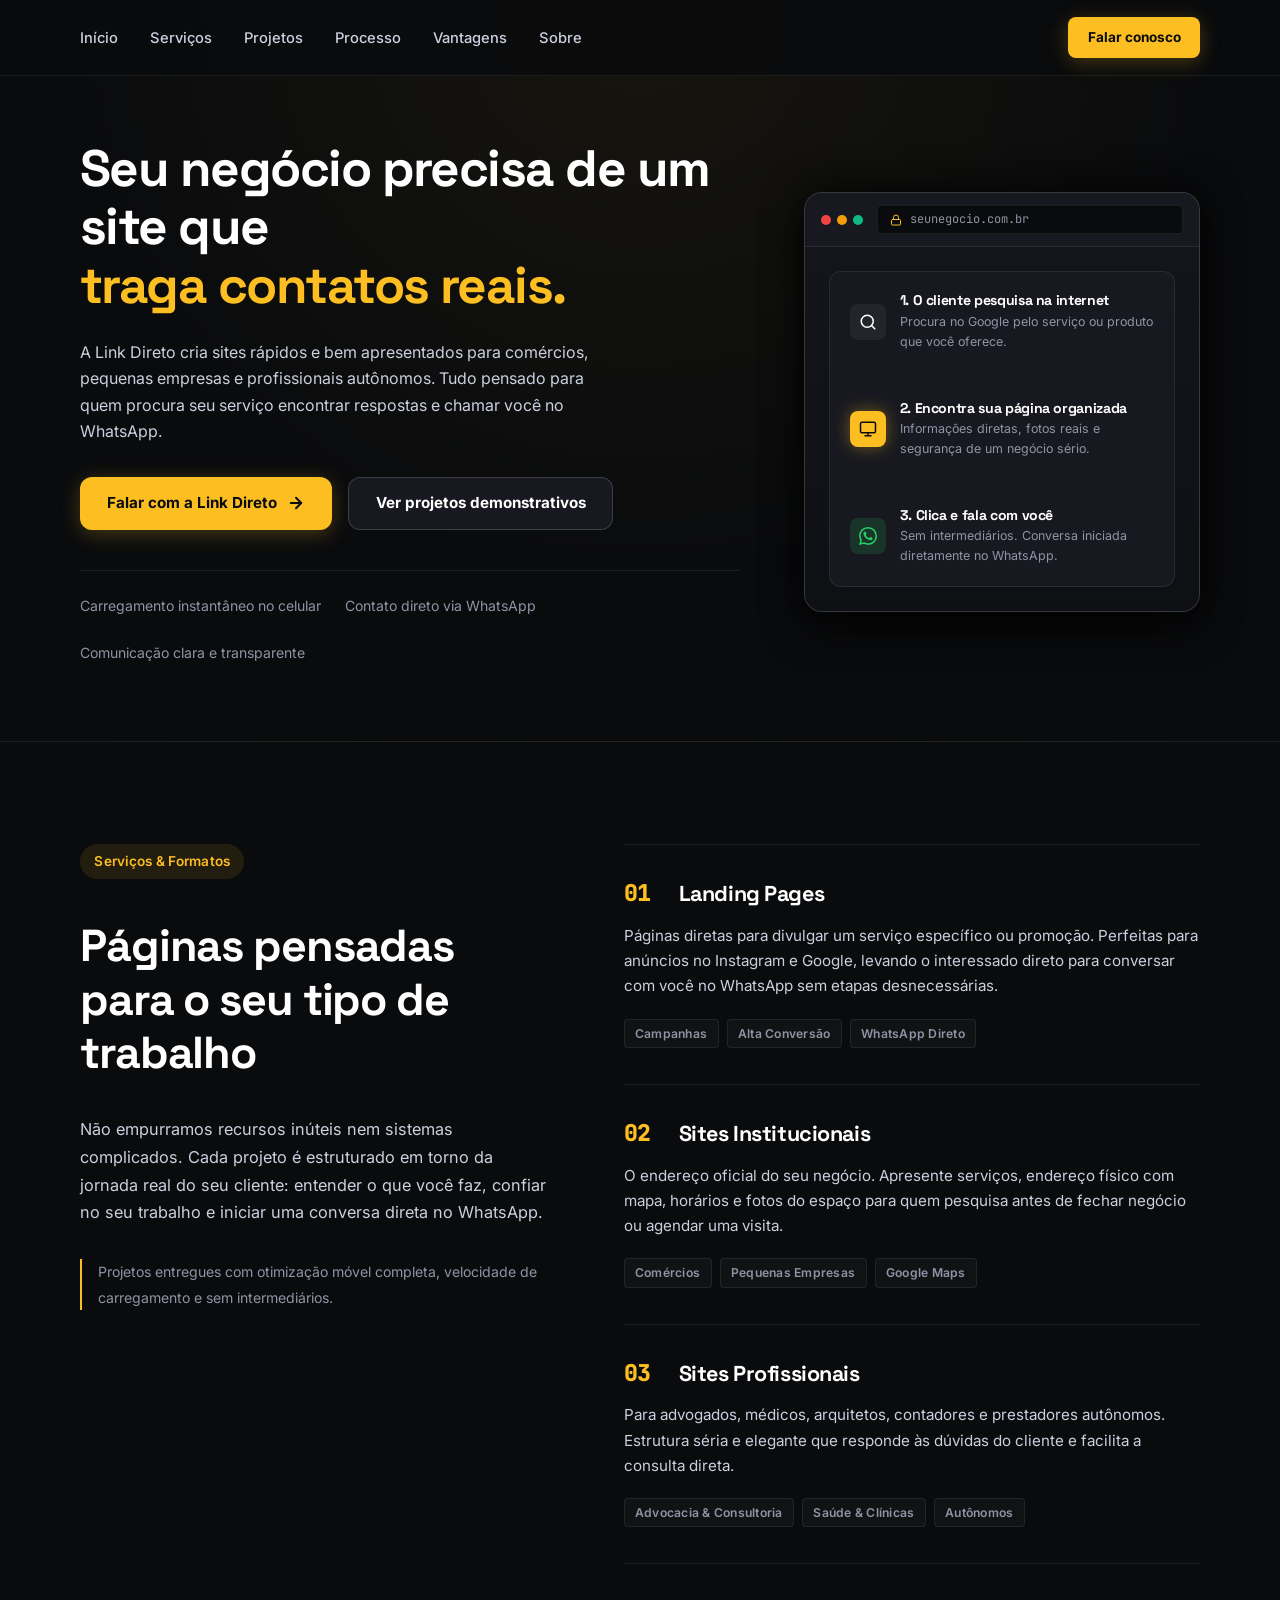
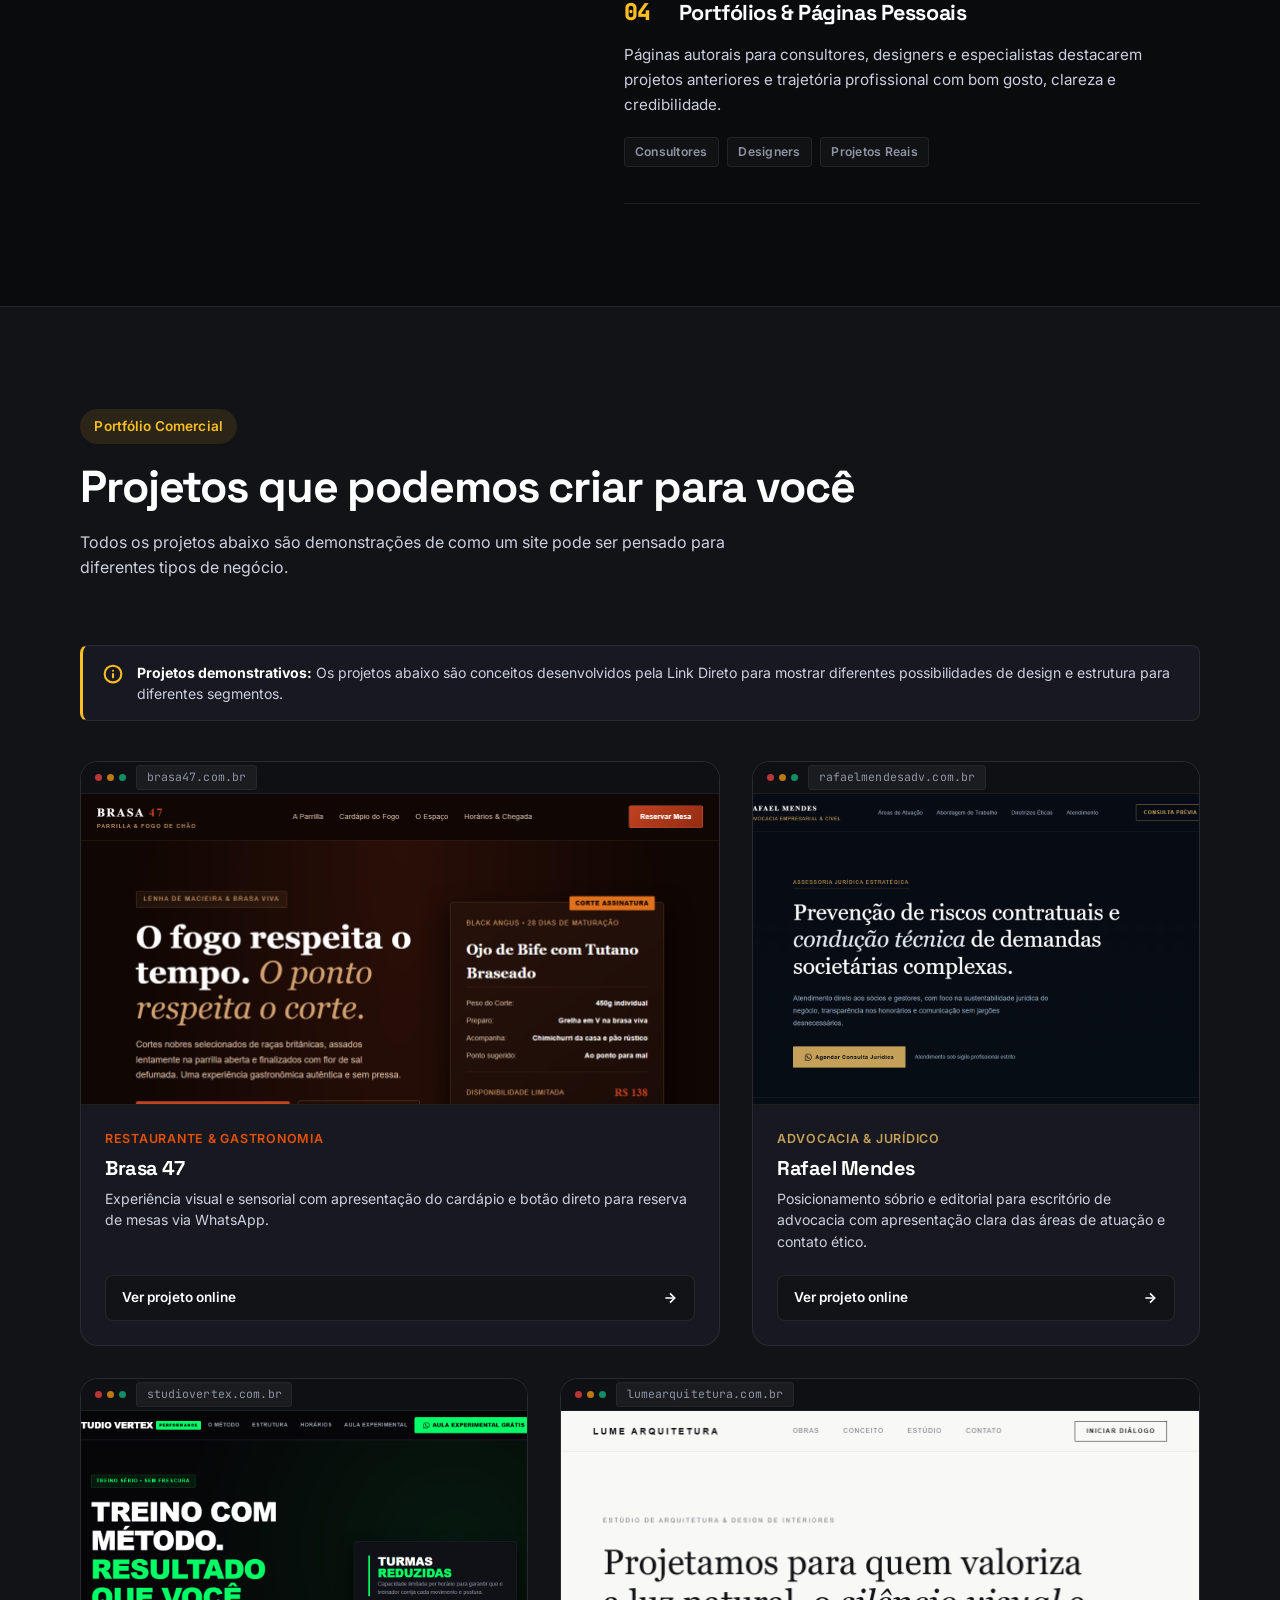
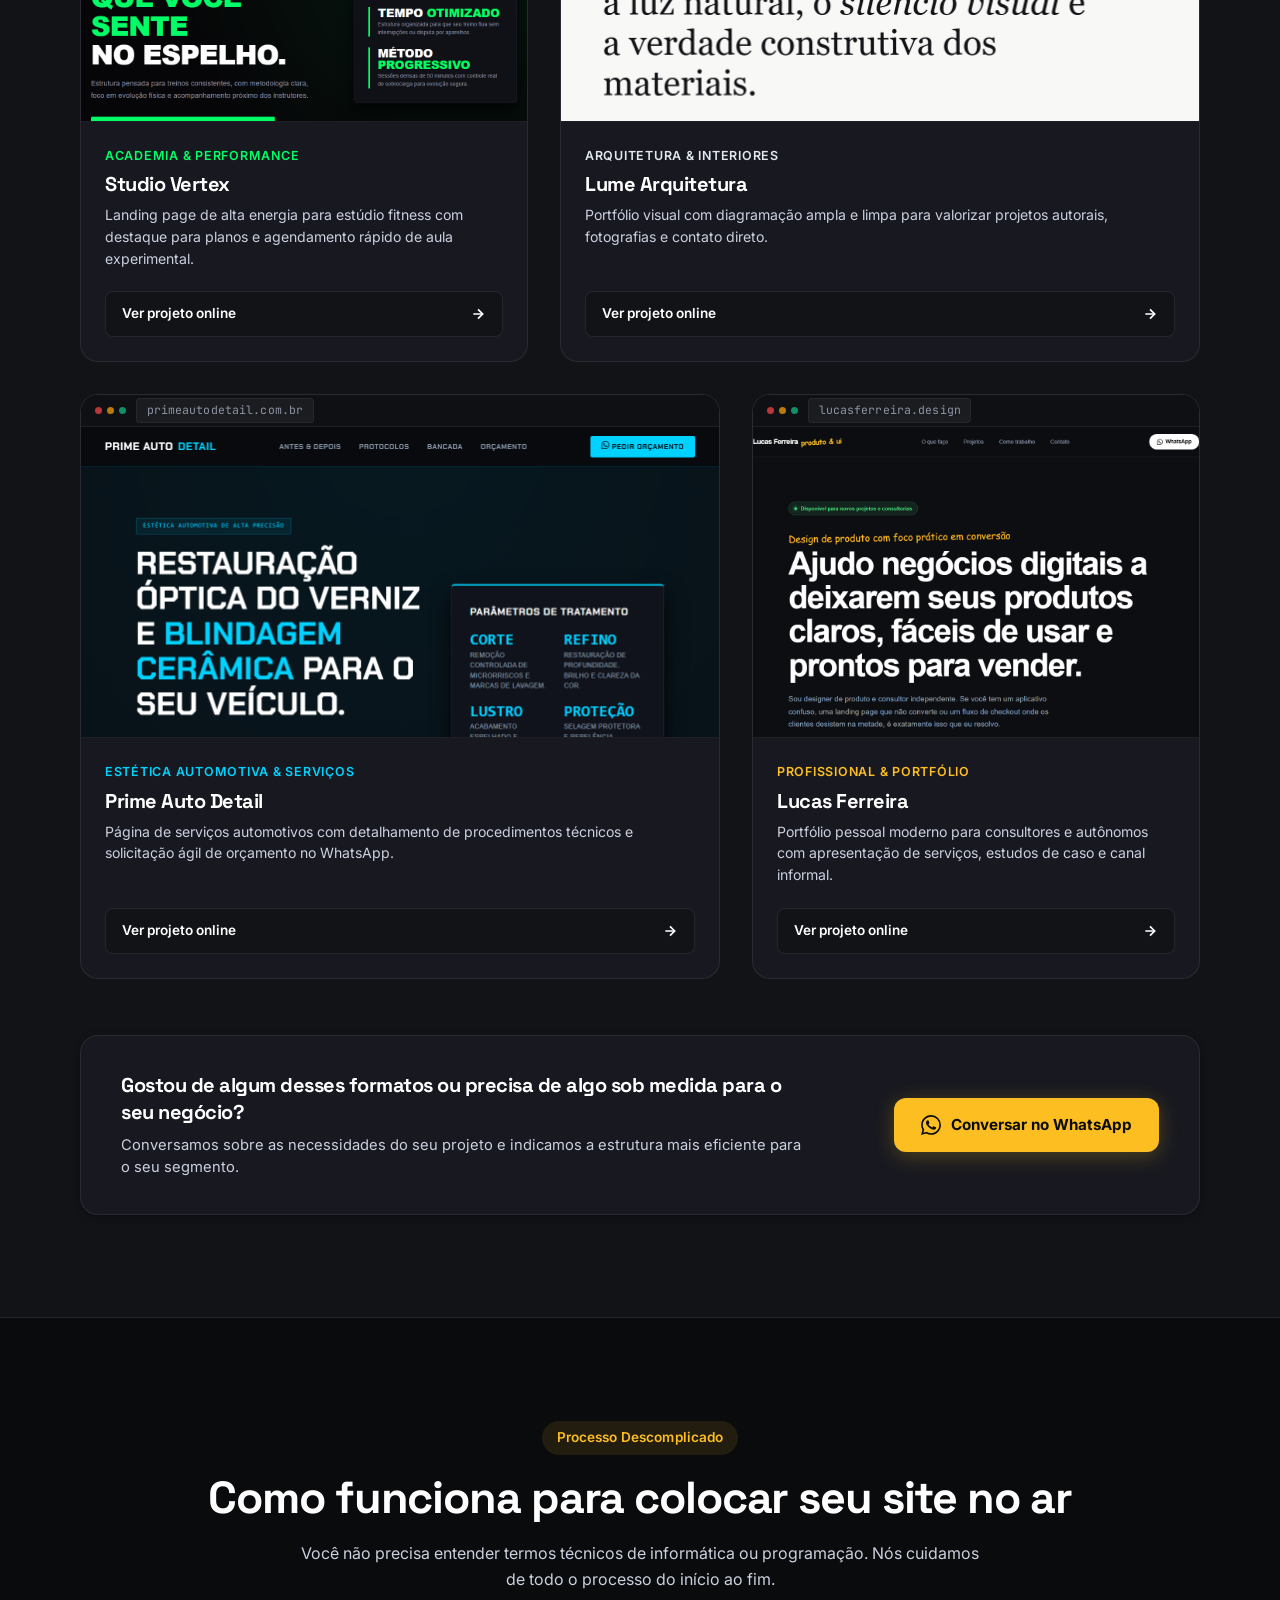
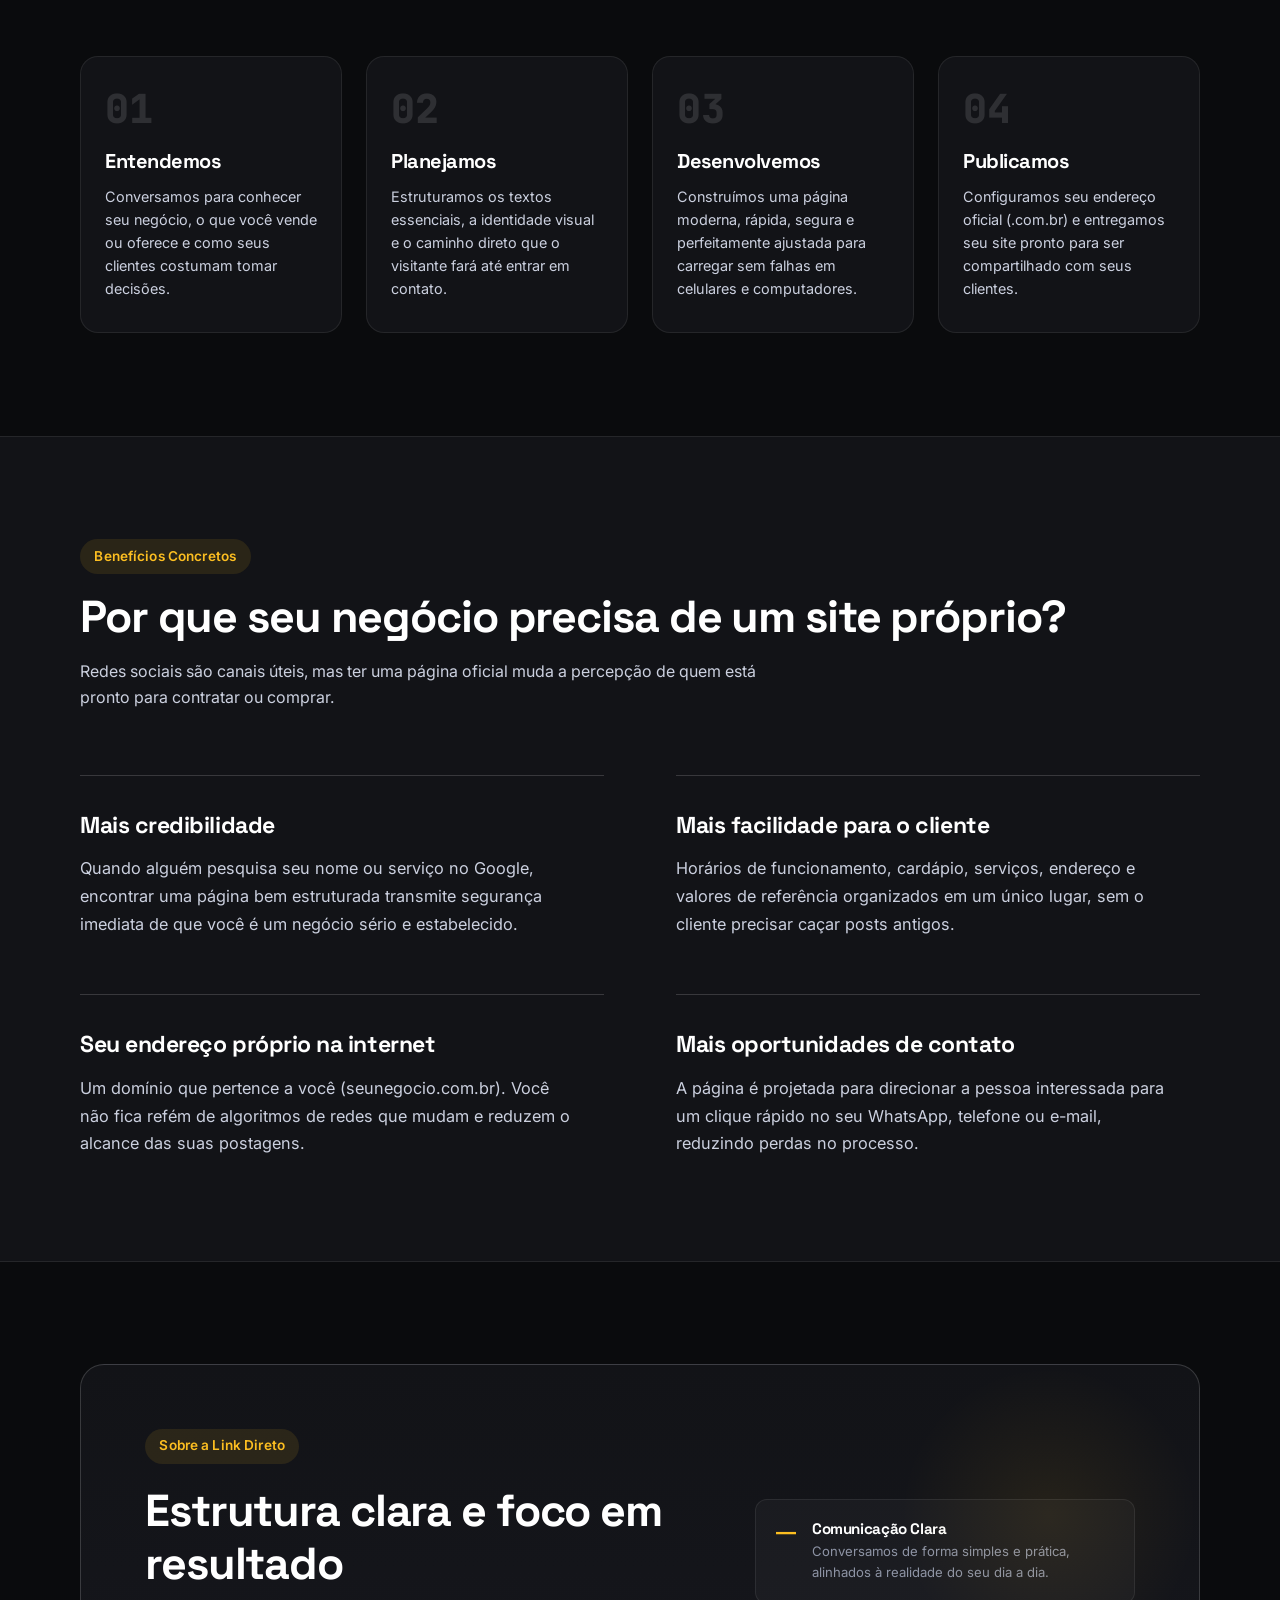
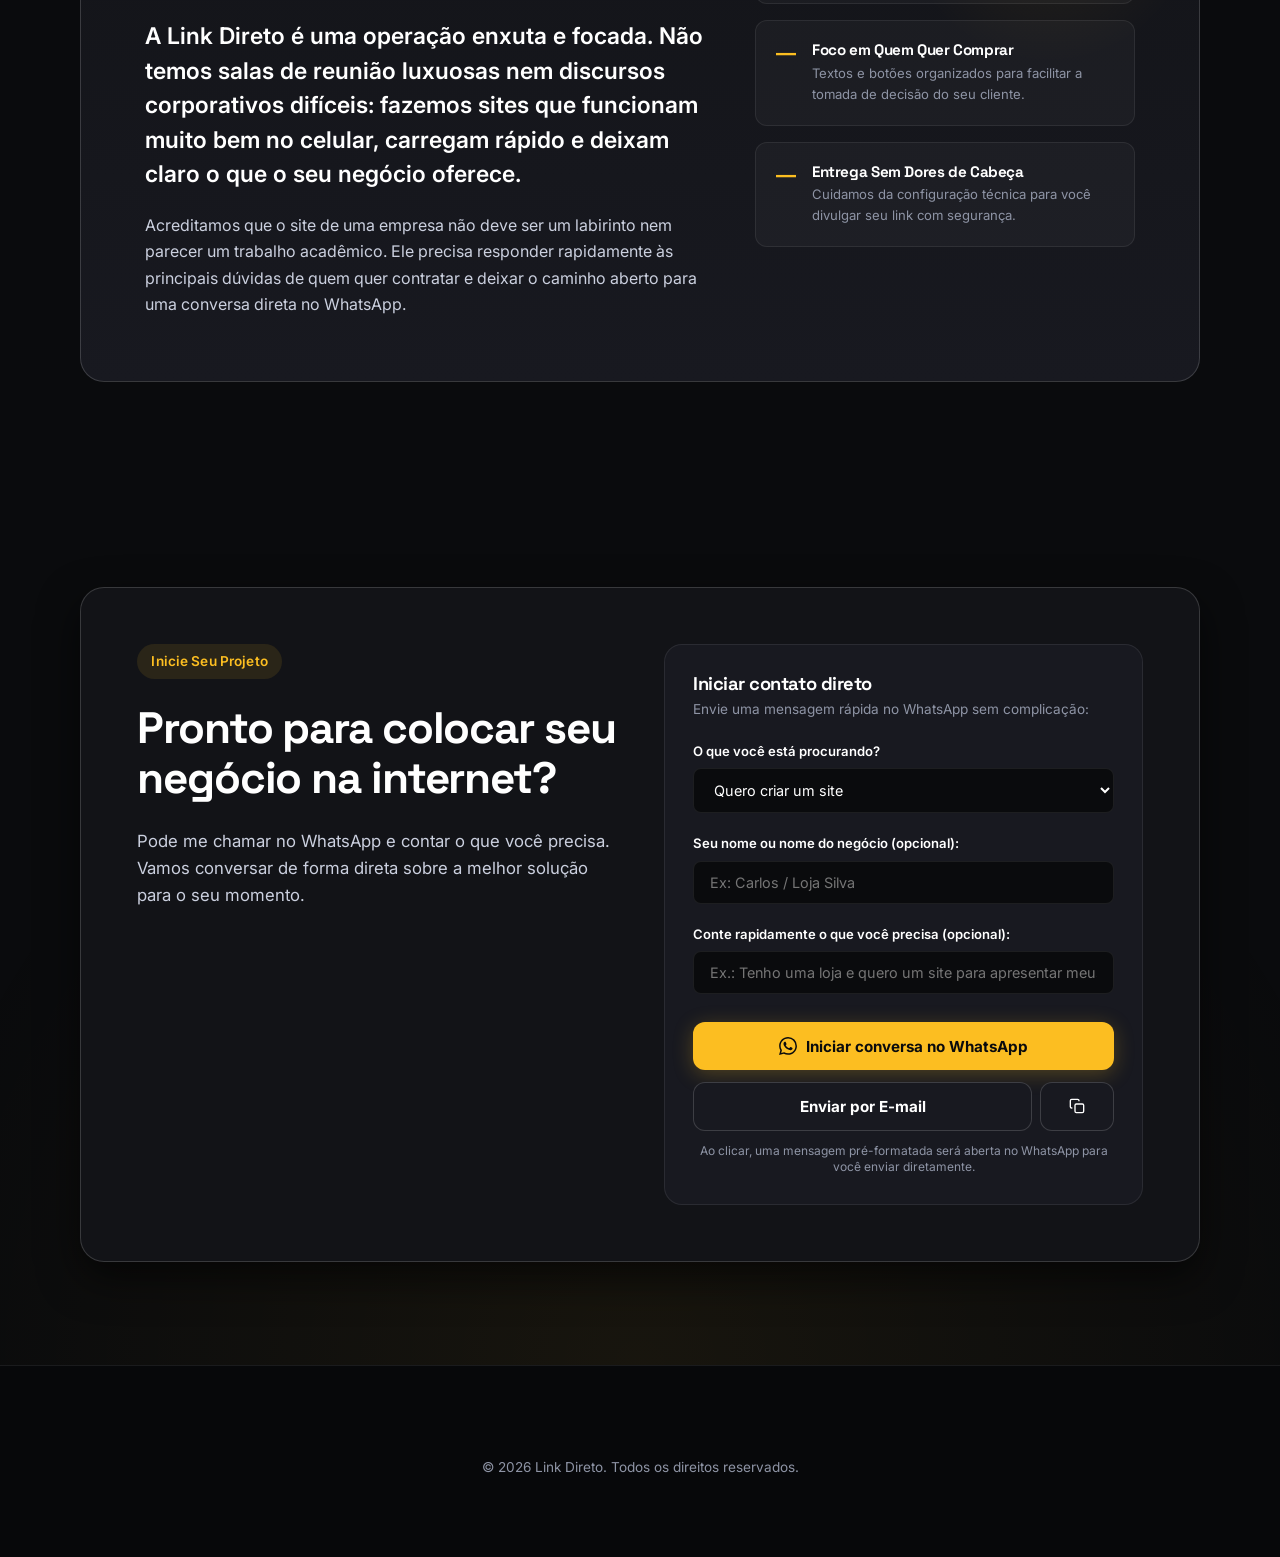
==== commit 455bfaab: "alteracoes finais" ====
--- a/index.html
+++ b/index.html
@@ -129,7 +129,7 @@
               <span>Contato direto via WhatsApp</span>
             </div>
             <div class="trust-item">
-              <span>Sem termos difíceis ou enrolação</span>
+              <span>Comunicação clara e transparente</span>
             </div>
           </div>
         </div>
@@ -233,7 +233,7 @@
               </p>
               <div class="solution-tags">
                 <span class="solution-tag">Campanhas</span>
-                <span class="solution-tag">Sem enrolação</span>
+                <span class="solution-tag">Alta Conversão</span>
                 <span class="solution-tag">WhatsApp Direto</span>
               </div>
             </article>
@@ -303,7 +303,7 @@
           </p>
         </div>
 
-        <!-- Aviso transparente obrigatório -->
+        <!-- Aviso transparente sobre projetos demonstrativos -->
         <div class="projects-disclaimer-box fade-in-up">
           <div class="disclaimer-icon">
             <svg width="20" height="20" viewBox="0 0 24 24" fill="none" stroke="currentColor" stroke-width="2.5" stroke-linecap="round" stroke-linejoin="round" aria-hidden="true">
@@ -313,7 +313,7 @@
             </svg>
           </div>
           <div class="disclaimer-text">
-            <strong>Transparência Link Direto:</strong> Estamos iniciando nossa operação comercial. Por isso, os projetos abaixo são <strong>projetos demonstrativos</strong> criados para demonstrar nossa capacidade técnica, visual e estrutural. Marcas e negócios apresentados nesta seção são conceitos criados para demonstração.
+            <strong>Projetos demonstrativos:</strong> Os projetos abaixo são conceitos desenvolvidos pela Link Direto para mostrar diferentes possibilidades de design e estrutura para diferentes segmentos.
           </div>
         </div>
 
@@ -321,257 +321,187 @@
         <div class="projects-grid">
           
           <!-- Projeto 01 — Brasa 47 (Restaurante) -->
-          <article class="project-card fade-in-up" data-category="restaurante">
-            <div class="project-preview preview-brasa">
-              <div class="project-preview-topbar">
-                <div class="preview-pill-url">brasa47.com.br</div>
-              </div>
-              <div class="preview-canvas">
-                <div class="preview-badge-cat">
-                  <span class="badge-demo" style="background: rgba(192, 67, 34, 0.2); border-color: #C04322; color: #F5EADB;">Parrilla</span>
-                </div>
-                <h4 class="canvas-brand-name" style="color: #FFFFFF; font-family: Georgia, serif;">BRASA 47</h4>
-                <p class="canvas-tagline" style="color: #D1BFA8;">Cortes nobres assados lentamente no calor da lenha de macieira.</p>
-                <div class="canvas-cta-sim" style="background: #C04322; color: #FFFFFF; border-radius: 2px;">
-                  Reservar Mesa no WhatsApp
-                </div>
-              </div>
-            </div>
-            <div class="project-info">
-              <div class="project-meta">
-                <span class="project-category" style="color: #C04322;">Restaurante & Gastronomia</span>
-              </div>
-              <h3 class="project-title">Brasa 47</h3>
-              <p class="project-desc">
-                Experiência sensorial e quente para restaurantes. Apresenta cortes na grelha, cardápio com diagramação de menu físico e reserva rápida de mesas no WhatsApp.
-              </p>
-              <ul class="project-features">
-                <li>
-                  <svg width="14" height="14" viewBox="0 0 24 24" fill="none" stroke="currentColor" stroke-width="2.5" aria-hidden="true"><polyline points="20 6 9 17 4 12"></polyline></svg>
-                  Cardápio em formato de menu artesanal real
-                </li>
-                <li>
-                  <svg width="14" height="14" viewBox="0 0 24 24" fill="none" stroke="currentColor" stroke-width="2.5" aria-hidden="true"><polyline points="20 6 9 17 4 12"></polyline></svg>
-                  Sem cara de site corporativo genérico
-                </li>
-              </ul>
+          <article class="project-card portfolio-card portfolio-card-wide fade-in-up" data-category="restaurante">
+            <div class="portfolio-media-frame">
+              <div class="portfolio-browser-bar">
+                <div class="portfolio-browser-dots" aria-hidden="true">
+                  <span></span><span></span><span></span>
+                </div>
+                <div class="portfolio-browser-url">brasa47.com.br</div>
+              </div>
+              <div class="portfolio-image-wrap">
+                <img src="assets/previews/preview-brasa-47.png" alt="Prévia visual do site Brasa 47 - Restaurante e Gastronomia" class="portfolio-img" loading="lazy" width="1280" height="800">
+              </div>
+            </div>
+            <div class="portfolio-body">
+              <div class="portfolio-meta">
+                <span class="portfolio-category" style="color: #E65100;">Restaurante & Gastronomia</span>
+              </div>
+              <h3 class="portfolio-title">Brasa 47</h3>
+              <p class="portfolio-desc">
+                Experiência visual e sensorial com apresentação do cardápio e botão direto para reserva de mesas via WhatsApp.
+              </p>
               <a href="projetos/brasa-47.html" class="project-action-link">
-                <span>Ver projeto gastronômico</span>
+                <span>Ver projeto online</span>
                 <svg width="16" height="16" viewBox="0 0 24 24" fill="none" stroke="currentColor" stroke-width="2.5" aria-hidden="true" focusable="false"><line x1="5" y1="12" x2="19" y2="12"></line><polyline points="12 5 19 12 12 19"></polyline></svg>
               </a>
             </div>
           </article>
 
           <!-- Projeto 02 — Dr. Rafael Mendes (Advocacia) -->
-          <article class="project-card fade-in-up" data-category="advocacia">
-            <div class="project-preview preview-mendes">
-              <div class="project-preview-topbar">
-                <div class="preview-pill-url">rafaelmendesadv.com.br</div>
-              </div>
-              <div class="preview-canvas">
-                <div class="preview-badge-cat">
-                  <span class="badge-demo" style="background: rgba(197, 160, 89, 0.15); border-color: #C5A059; color: #C5A059;">Advocacia</span>
-                </div>
-                <h4 class="canvas-brand-name" style="color: #FFFFFF; font-family: 'Times New Roman', serif; letter-spacing: 1px;">Rafael Mendes</h4>
-                <p class="canvas-tagline" style="color: #94A3B8;">Assessoria jurídica preventiva e contencioso societário estratégico.</p>
-                <div class="canvas-cta-sim" style="background: #C5A059; color: #070C14; font-weight: 700; border-radius: 2px;">
-                  Consulta Prévia
-                </div>
-              </div>
-            </div>
-            <div class="project-info">
-              <div class="project-meta">
-                <span class="project-category" style="color: #C5A059;">Advocacia & Jurídico</span>
-              </div>
-              <h3 class="project-title">Rafael Mendes</h3>
-              <p class="project-desc">
-                Posicionamento sóbrio e editorial para advogados. Linhas finas, muito espaço de respiro, zero clichês de startup e respeito rigoroso às normas éticas da OAB.
-              </p>
-              <ul class="project-features">
-                <li>
-                  <svg width="14" height="14" viewBox="0 0 24 24" fill="none" stroke="currentColor" stroke-width="2.5" aria-hidden="true"><polyline points="20 6 9 17 4 12"></polyline></svg>
-                  Diagramação editorial de áreas de atuação
-                </li>
-                <li>
-                  <svg width="14" height="14" viewBox="0 0 24 24" fill="none" stroke="currentColor" stroke-width="2.5" aria-hidden="true"><polyline points="20 6 9 17 4 12"></polyline></svg>
-                  Sem promessas irreais ou cards berrantes
-                </li>
-              </ul>
+          <article class="project-card portfolio-card portfolio-card-vert fade-in-up" data-category="advocacia">
+            <div class="portfolio-media-frame">
+              <div class="portfolio-browser-bar">
+                <div class="portfolio-browser-dots" aria-hidden="true">
+                  <span></span><span></span><span></span>
+                </div>
+                <div class="portfolio-browser-url">rafaelmendesadv.com.br</div>
+              </div>
+              <div class="portfolio-image-wrap">
+                <img src="assets/previews/preview-dr-rafael-mendes.png" alt="Prévia visual do site Dr. Rafael Mendes - Advocacia e Jurídico" class="portfolio-img" loading="lazy" width="1280" height="800">
+              </div>
+            </div>
+            <div class="portfolio-body">
+              <div class="portfolio-meta">
+                <span class="portfolio-category" style="color: #C5A059;">Advocacia & Jurídico</span>
+              </div>
+              <h3 class="portfolio-title">Rafael Mendes</h3>
+              <p class="portfolio-desc">
+                Posicionamento sóbrio e editorial para escritório de advocacia com apresentação clara das áreas de atuação e contato ético.
+              </p>
               <a href="projetos/dr-rafael-mendes.html" class="project-action-link">
-                <span>Ver projeto jurídico</span>
+                <span>Ver projeto online</span>
                 <svg width="16" height="16" viewBox="0 0 24 24" fill="none" stroke="currentColor" stroke-width="2.5" aria-hidden="true" focusable="false"><line x1="5" y1="12" x2="19" y2="12"></line><polyline points="12 5 19 12 12 19"></polyline></svg>
               </a>
             </div>
           </article>
 
           <!-- Projeto 03 — Studio Vertex (Fitness) -->
-          <article class="project-card fade-in-up" data-category="fitness">
-            <div class="project-preview preview-vertex">
-              <div class="project-preview-topbar">
-                <div class="preview-pill-url">studiovertex.com.br</div>
-              </div>
-              <div class="preview-canvas">
-                <div class="preview-badge-cat">
-                  <span class="badge-demo" style="background: var(--v-neon); color: #060608; font-weight: 800;">PERFORMANCE</span>
-                </div>
-                <h4 class="canvas-brand-name" style="color: #FFFFFF; font-weight: 800; letter-spacing: -0.02em;">STUDIO VERTEX</h4>
-                <p class="canvas-tagline" style="color: #A0AEC0;">Treinamento de força com foco em acompanhamento e evolução.</p>
-                <div class="canvas-cta-sim" style="background: #00FF66; color: #060608; font-weight: 800; border-radius: 2px;">
-                  Aula Experimental Grátis
-                </div>
-              </div>
-            </div>
-            <div class="project-info">
-              <div class="project-meta">
-                <span class="project-category" style="color: #00FF66;">Academia & Performance</span>
-              </div>
-              <h3 class="project-title">Studio Vertex</h3>
-              <p class="project-desc">
-                Visual agressivo, atlético e de alta voltagem para estúdios fitness e boxes. Tipografia pesada, números grandes de impacto e agendamento de aula experimental.
-              </p>
-              <ul class="project-features">
-                <li>
-                  <svg width="14" height="14" viewBox="0 0 24 24" fill="none" stroke="currentColor" stroke-width="2.5" aria-hidden="true"><polyline points="20 6 9 17 4 12"></polyline></svg>
-                  Composição brutalista com quebra de simetria
-                </li>
-                <li>
-                  <svg width="14" height="14" viewBox="0 0 24 24" fill="none" stroke="currentColor" stroke-width="2.5" aria-hidden="true"><polyline points="20 6 9 17 4 12"></polyline></svg>
-                  Agendamento direto para captação de alunos
-                </li>
-              </ul>
+          <article class="project-card portfolio-card portfolio-card-vert fade-in-up" data-category="fitness">
+            <div class="portfolio-media-frame">
+              <div class="portfolio-browser-bar">
+                <div class="portfolio-browser-dots" aria-hidden="true">
+                  <span></span><span></span><span></span>
+                </div>
+                <div class="portfolio-browser-url">studiovertex.com.br</div>
+              </div>
+              <div class="portfolio-image-wrap">
+                <img src="assets/previews/preview-studio-vertex.png" alt="Prévia visual do site Studio Vertex - Academia e Performance" class="portfolio-img" loading="lazy" width="1280" height="800">
+              </div>
+            </div>
+            <div class="portfolio-body">
+              <div class="portfolio-meta">
+                <span class="portfolio-category" style="color: #00FF66;">Academia & Performance</span>
+              </div>
+              <h3 class="portfolio-title">Studio Vertex</h3>
+              <p class="portfolio-desc">
+                Landing page de alta energia para estúdio fitness com destaque para planos e agendamento rápido de aula experimental.
+              </p>
               <a href="projetos/studio-vertex.html" class="project-action-link">
-                <span>Ver projeto fitness</span>
+                <span>Ver projeto online</span>
                 <svg width="16" height="16" viewBox="0 0 24 24" fill="none" stroke="currentColor" stroke-width="2.5" aria-hidden="true" focusable="false"><line x1="5" y1="12" x2="19" y2="12"></line><polyline points="12 5 19 12 12 19"></polyline></svg>
               </a>
             </div>
           </article>
 
           <!-- Projeto 04 — Lume Arquitetura (Arquitetura) -->
-          <article class="project-card fade-in-up" data-category="arquitetura">
-            <div class="project-preview preview-lume">
-              <div class="project-preview-topbar">
-                <div class="preview-pill-url">lumearquitetura.com.br</div>
-              </div>
-              <div class="preview-canvas">
-                <div class="preview-badge-cat">
-                  <span class="badge-demo" style="background: rgba(255, 255, 255, 0.1); border-color: rgba(255, 255, 255, 0.3); color: #FFFFFF;">Arquitetura</span>
-                </div>
-                <h4 class="canvas-brand-name" style="color: #FFFFFF; font-weight: 500; letter-spacing: 3px;">LUME ARQUITETURA</h4>
-                <p class="canvas-tagline" style="color: #A1A1AA;">Luz natural, proporção espacial e a verdade construtiva da matéria.</p>
-                <div class="canvas-cta-sim" style="background: #FFFFFF; color: #121316; font-weight: 600; border-radius: 2px;">
-                  Iniciar Diálogo
-                </div>
-              </div>
-            </div>
-            <div class="project-info">
-              <div class="project-meta">
-                <span class="project-category" style="color: #E2E8F0;">Arquitetura & Interiores</span>
-              </div>
-              <h3 class="project-title">Lume Arquitetura</h3>
-              <p class="project-desc">
-                Revista digital de arquitetura com grid assimétrico. Obras apresentadas em formatos variados (largos, verticais e deslocados) valorizando fotografia e espaços vazios.
-              </p>
-              <ul class="project-features">
-                <li>
-                  <svg width="14" height="14" viewBox="0 0 24 24" fill="none" stroke="currentColor" stroke-width="2.5" aria-hidden="true"><polyline points="20 6 9 17 4 12"></polyline></svg>
-                  Grid editorial dinâmico com ritmo não-repetitivo
-                </li>
-                <li>
-                  <svg width="14" height="14" viewBox="0 0 24 24" fill="none" stroke="currentColor" stroke-width="2.5" aria-hidden="true"><polyline points="20 6 9 17 4 12"></polyline></svg>
-                  Navegação silenciosa e sofisticada
-                </li>
-              </ul>
+          <article class="project-card portfolio-card portfolio-card-wide fade-in-up" data-category="arquitetura">
+            <div class="portfolio-media-frame">
+              <div class="portfolio-browser-bar">
+                <div class="portfolio-browser-dots" aria-hidden="true">
+                  <span></span><span></span><span></span>
+                </div>
+                <div class="portfolio-browser-url">lumearquitetura.com.br</div>
+              </div>
+              <div class="portfolio-image-wrap">
+                <img src="assets/previews/preview-lume-arquitetura.png" alt="Prévia visual do site Lume Arquitetura - Arquitetura e Interiores" class="portfolio-img" loading="lazy" width="1280" height="800">
+              </div>
+            </div>
+            <div class="portfolio-body">
+              <div class="portfolio-meta">
+                <span class="portfolio-category" style="color: #E2E8F0;">Arquitetura & Interiores</span>
+              </div>
+              <h3 class="portfolio-title">Lume Arquitetura</h3>
+              <p class="portfolio-desc">
+                Portfólio visual com diagramação ampla e limpa para valorizar projetos autorais, fotografias e contato direto.
+              </p>
               <a href="projetos/lume-arquitetura.html" class="project-action-link">
-                <span>Ver projeto editorial</span>
+                <span>Ver projeto online</span>
                 <svg width="16" height="16" viewBox="0 0 24 24" fill="none" stroke="currentColor" stroke-width="2.5" aria-hidden="true" focusable="false"><line x1="5" y1="12" x2="19" y2="12"></line><polyline points="12 5 19 12 12 19"></polyline></svg>
               </a>
             </div>
           </article>
 
           <!-- Projeto 05 — Prime Auto (Estética Automotiva) -->
-          <article class="project-card fade-in-up" data-category="automotivo">
-            <div class="project-preview preview-prime">
-              <div class="project-preview-topbar">
-                <div class="preview-pill-url">primeautodetail.com.br</div>
-              </div>
-              <div class="preview-canvas">
-                <div class="preview-badge-cat">
-                  <span class="badge-demo" style="background: rgba(0, 210, 255, 0.15); border-color: #00D2FF; color: #00D2FF;">Detailing</span>
-                </div>
-                <h4 class="canvas-brand-name" style="color: #FFFFFF; font-family: monospace; letter-spacing: 1px;">PRIME AUTO DETAIL</h4>
-                <p class="canvas-tagline" style="color: #94A3B8;">Página técnica inspirada no universo de estética automotiva premium.</p>
-                <div class="canvas-cta-sim" style="background: #00D2FF; color: #080A0E; font-weight: 700; border-radius: 2px;">
-                  Pedir Orçamento
-                </div>
-              </div>
-            </div>
-            <div class="project-info">
-              <div class="project-meta">
-                <span class="project-category" style="color: #00D2FF;">Estética Automotiva & Serviços</span>
-              </div>
-              <h3 class="project-title">Prime Auto</h3>
-              <p class="project-desc">
-                Página técnica inspirada em marcas automotivas de luxo. Tabela de especificações, comparativo visual de antes/depois e orçamento ágil no WhatsApp.
-              </p>
-              <ul class="project-features">
-                <li>
-                  <svg width="14" height="14" viewBox="0 0 24 24" fill="none" stroke="currentColor" stroke-width="2.5" aria-hidden="true"><polyline points="20 6 9 17 4 12"></polyline></svg>
-                  Comparativo antes e depois de correção de pintura
-                </li>
-                <li>
-                  <svg width="14" height="14" viewBox="0 0 24 24" fill="none" stroke="currentColor" stroke-width="2.5" aria-hidden="true"><polyline points="20 6 9 17 4 12"></polyline></svg>
-                  Processos técnicos e comparativo visual antes e depois
-                </li>
-              </ul>
+          <article class="project-card portfolio-card portfolio-card-wide fade-in-up" data-category="automotivo">
+            <div class="portfolio-media-frame">
+              <div class="portfolio-browser-bar">
+                <div class="portfolio-browser-dots" aria-hidden="true">
+                  <span></span><span></span><span></span>
+                </div>
+                <div class="portfolio-browser-url">primeautodetail.com.br</div>
+              </div>
+              <div class="portfolio-image-wrap">
+                <img src="assets/previews/preview-prime-auto.png" alt="Prévia visual do site Prime Auto - Estética Automotiva e Serviços" class="portfolio-img" loading="lazy" width="1280" height="800">
+              </div>
+            </div>
+            <div class="portfolio-body">
+              <div class="portfolio-meta">
+                <span class="portfolio-category" style="color: #00D2FF;">Estética Automotiva & Serviços</span>
+              </div>
+              <h3 class="portfolio-title">Prime Auto Detail</h3>
+              <p class="portfolio-desc">
+                Página de serviços automotivos com detalhamento de procedimentos técnicos e solicitação ágil de orçamento no WhatsApp.
+              </p>
               <a href="projetos/prime-auto.html" class="project-action-link">
-                <span>Ver projeto automotivo</span>
+                <span>Ver projeto online</span>
                 <svg width="16" height="16" viewBox="0 0 24 24" fill="none" stroke="currentColor" stroke-width="2.5" aria-hidden="true" focusable="false"><line x1="5" y1="12" x2="19" y2="12"></line><polyline points="12 5 19 12 12 19"></polyline></svg>
               </a>
             </div>
           </article>
 
           <!-- Projeto 06 — Lucas Ferreira (Portfólio Pessoal) -->
-          <article class="project-card fade-in-up" data-category="portfolio">
-            <div class="project-preview preview-lucas">
-              <div class="project-preview-topbar">
-                <div class="preview-pill-url">lucasferreira.design</div>
-              </div>
-              <div class="preview-canvas">
-                <div class="preview-badge-cat">
-                  <span class="badge-demo" style="background: rgba(252, 190, 33, 0.2); border-color: #FCBE21; color: #FCBE21;">Consultor</span>
-                </div>
-                <h4 class="canvas-brand-name" style="color: #FFFFFF; letter-spacing: -0.03em;">Lucas Ferreira</h4>
-                <p class="canvas-tagline" style="color: #94A3B8;">Estratégia de produto, fluxos claros e design de interface sem fricção.</p>
-                <div class="canvas-cta-sim" style="background: #FCBE21; color: #0D0E12; font-weight: 700; border-radius: 999px;">
-                  Bater um Papo
-                </div>
-              </div>
-            </div>
-            <div class="project-info">
-              <div class="project-meta">
-                <span class="project-category" style="color: #FCBE21;">Profissional & Portfólio</span>
-              </div>
-              <h3 class="project-title">Lucas Ferreira</h3>
-              <p class="project-desc">
-                Portfólio autoral, humano e experimental. Sem rigidez corporativa: estudos de caso com lições aprendidas, métricas práticas e canal informal para consultoria.
-              </p>
-              <ul class="project-features">
-                <li>
-                  <svg width="14" height="14" viewBox="0 0 24 24" fill="none" stroke="currentColor" stroke-width="2.5" aria-hidden="true"><polyline points="20 6 9 17 4 12"></polyline></svg>
-                  Estudos de caso em formatos visuais desiguais
-                </li>
-                <li>
-                  <svg width="14" height="14" viewBox="0 0 24 24" fill="none" stroke="currentColor" stroke-width="2.5" aria-hidden="true"><polyline points="20 6 9 17 4 12"></polyline></svg>
-                  Abordagem humana e direta de trabalho
-                </li>
-              </ul>
+          <article class="project-card portfolio-card portfolio-card-vert fade-in-up" data-category="portfolio">
+            <div class="portfolio-media-frame">
+              <div class="portfolio-browser-bar">
+                <div class="portfolio-browser-dots" aria-hidden="true">
+                  <span></span><span></span><span></span>
+                </div>
+                <div class="portfolio-browser-url">lucasferreira.design</div>
+              </div>
+              <div class="portfolio-image-wrap">
+                <img src="assets/previews/preview-lucas-ferreira.png" alt="Prévia visual do site Lucas Ferreira - Profissional e Portfólio" class="portfolio-img" loading="lazy" width="1280" height="800">
+              </div>
+            </div>
+            <div class="portfolio-body">
+              <div class="portfolio-meta">
+                <span class="portfolio-category" style="color: #FCBE21;">Profissional & Portfólio</span>
+              </div>
+              <h3 class="portfolio-title">Lucas Ferreira</h3>
+              <p class="portfolio-desc">
+                Portfólio pessoal moderno para consultores e autônomos com apresentação de serviços, estudos de caso e canal informal.
+              </p>
               <a href="projetos/lucas-ferreira.html" class="project-action-link">
-                <span>Ver portfólio autoral</span>
+                <span>Ver projeto online</span>
                 <svg width="16" height="16" viewBox="0 0 24 24" fill="none" stroke="currentColor" stroke-width="2.5" aria-hidden="true" focusable="false"><line x1="5" y1="12" x2="19" y2="12"></line><polyline points="12 5 19 12 12 19"></polyline></svg>
               </a>
             </div>
           </article>
 
+        </div>
+
+        <!-- Box CTA Contextual Pós-Projetos -->
+        <div class="projects-cta-box fade-in-up">
+          <div class="projects-cta-content">
+            <h3 class="projects-cta-title">Gostou de algum desses formatos ou precisa de algo sob medida para o seu negócio?</h3>
+            <p class="projects-cta-desc">Conversamos sobre as necessidades do seu projeto e indicamos a estrutura mais eficiente para o seu segmento.</p>
+          </div>
+          <a href="https://wa.me/?text=Ol%C3%A1!%20Conheci%20a%20Link%20Direto%20pelo%20site%20e%20gostaria%20de%20saber%20mais%20sobre%20os%20projetos." target="_blank" rel="noopener noreferrer" class="btn btn-primary btn-lg">
+            <svg width="20" height="20" viewBox="0 0 24 24" fill="currentColor" aria-hidden="true">
+              <path d="M17.472 14.382c-.297-.149-1.758-.867-2.03-.967-.273-.099-.471-.148-.67.15-.197.297-.767.966-.94 1.164-.173.199-.347.223-.644.075-.297-.15-1.255-.463-2.39-1.475-.883-.788-1.48-1.761-1.653-2.059-.173-.297-.018-.458.13-.606.134-.133.298-.347.446-.52.149-.174.198-.298.298-.497.099-.198.05-.371-.025-.52-.075-.149-.669-1.612-.916-2.207-.242-.579-.487-.5-.669-.51-.173-.008-.371-.01-.57-.01-.198 0-.52.074-.792.372-.272.297-1.04 1.016-1.04 2.479 0 1.462 1.065 2.875 1.213 3.074.149.198 2.096 3.2 5.077 4.487.709.306 1.262.489 1.694.625.712.227 1.36.195 1.871.118.571-.085 1.758-.719 2.006-1.413.248-.694.248-1.289.173-1.413-.074-.124-.272-.198-.57-.347m-5.421 7.403h-.004a9.87 9.87 0 01-5.031-1.378l-.361-.214-3.741.982.998-3.648-.235-.374a9.86 9.86 0 01-1.51-5.26c.001-5.45 4.436-9.884 9.888-9.884 2.64 0 5.122 1.03 6.988 2.898a9.825 9.825 0 012.893 6.994c-.003 5.45-4.437 9.884-9.885 9.884m8.413-18.297A11.815 11.815 0 0012.05 0C5.495 0 .16 5.335.157 11.892c0 2.096.547 4.142 1.588 5.945L.057 24l6.305-1.654a11.882 11.882 0 005.683 1.448h.005c6.554 0 11.89-5.335 11.893-11.893a11.821 11.821 0 00-3.48-8.413Z"/>
+            </svg>
+            <span>Conversar no WhatsApp</span>
+          </a>
         </div>
       </div>
     </section>
@@ -687,7 +617,7 @@
           <div class="about-grid">
             <div class="about-copy">
               <div class="badge" style="width: fit-content;">Sobre a Link Direto</div>
-              <h2 class="title-section" style="margin-bottom: 0.5rem;">Direto ao ponto, sem enrolação</h2>
+              <h2 class="title-section" style="margin-bottom: 0.5rem;">Estrutura clara e foco em resultado</h2>
               <p class="about-statement">
                 A Link Direto é uma operação enxuta e focada. Não temos salas de reunião luxuosas nem discursos corporativos difíceis: fazemos sites que funcionam muito bem no celular, carregam rápido e deixam claro o que o seu negócio oferece.
               </p>
@@ -700,7 +630,7 @@
               <div class="about-value-item">
                 <span class="value-dash" aria-hidden="true">—</span>
                 <div>
-                  <h4>Sem Termos Complicados</h4>
+                  <h4>Comunicação Clara</h4>
                   <p>Conversamos de forma simples e prática, alinhados à realidade do seu dia a dia.</p>
                 </div>
               </div>
--- a/style.css
+++ b/style.css
@@ -19,8 +19,8 @@
 
   /* Textos */
   --text-primary: #FFFFFF;
-  --text-secondary: #B4B9C8;
-  --text-muted: #727788;
+  --text-secondary: #CBD0DF;
+  --text-muted: #8E94A5;
   --text-inverse: #0A0B0D;
 
   /* Amarelo de Destaque Estratégico */
@@ -875,7 +875,7 @@
   box-shadow: 0 2px 10px rgba(252, 190, 33, 0.2);
 }
 
-/* Grid de Projetos */
+/* Grid de Projetos & Portfólio Visual */
 .projects-grid {
   display: grid;
   grid-template-columns: 1fr;
@@ -885,15 +885,26 @@
 @media (min-width: 768px) {
   .projects-grid {
     grid-template-columns: repeat(2, 1fr);
-  }
-}
-
-@media (min-width: 1100px) {
+    gap: 1.5rem;
+  }
+}
+
+@media (min-width: 1024px) {
   .projects-grid {
-    grid-template-columns: repeat(3, 1fr);
-  }
-}
-
+    grid-template-columns: repeat(12, 1fr);
+    gap: 2rem;
+  }
+
+  .portfolio-card-wide {
+    grid-column: span 7;
+  }
+
+  .portfolio-card-vert {
+    grid-column: span 5;
+  }
+}
+
+.portfolio-card,
 .project-card {
   background-color: var(--bg-card);
   border: 1px solid var(--border-subtle);
@@ -904,119 +915,102 @@
   transition: transform var(--transition-normal), border-color var(--transition-normal), box-shadow var(--transition-normal);
 }
 
+.portfolio-card:hover,
 .project-card:hover {
   transform: translateY(-6px);
   border-color: var(--border-medium);
   box-shadow: var(--shadow-lg);
 }
 
+.portfolio-card:hover .project-action-link svg,
 .project-card:hover .project-action-link svg {
   transform: translateX(4px);
 }
 
-/* Mockup Visual do Card */
-.project-preview {
+/* Frame de Navegador Real do Card */
+.portfolio-media-frame {
   position: relative;
-  height: 220px;
-  background-color: #0F1014;
+  background-color: #0B0C0E;
   border-bottom: 1px solid var(--border-subtle);
   overflow: hidden;
   display: flex;
   flex-direction: column;
 }
 
-.project-preview-topbar {
-  height: 28px;
-  background-color: rgba(0, 0, 0, 0.6);
-  backdrop-filter: blur(8px);
+.portfolio-browser-bar {
+  height: 32px;
+  background-color: rgba(14, 16, 20, 0.95);
   padding: 0 0.85rem;
   display: flex;
   align-items: center;
-  gap: 0.5rem;
-  border-bottom: 1px solid rgba(255, 255, 255, 0.05);
+  gap: 0.65rem;
+  border-bottom: 1px solid rgba(255, 255, 255, 0.06);
   z-index: 2;
 }
 
-.preview-pill-url {
-  background-color: rgba(255, 255, 255, 0.08);
+.portfolio-browser-dots {
+  display: flex;
+  align-items: center;
+  gap: 5px;
+}
+
+.portfolio-browser-dots span {
+  width: 7px;
+  height: 7px;
+  border-radius: 50%;
+  display: inline-block;
+  opacity: 0.75;
+}
+
+.portfolio-browser-dots span:nth-child(1) { background-color: #EF4444; }
+.portfolio-browser-dots span:nth-child(2) { background-color: #F59E0B; }
+.portfolio-browser-dots span:nth-child(3) { background-color: #10B981; }
+
+.portfolio-browser-url {
+  background-color: rgba(255, 255, 255, 0.05);
+  border: 1px solid rgba(255, 255, 255, 0.05);
   border-radius: var(--radius-xs);
-  padding: 0.1rem 0.5rem;
-  font-size: 0.68rem;
+  padding: 0.15rem 0.6rem;
+  font-size: 0.72rem;
   font-family: var(--font-mono);
   color: var(--text-muted);
-}
-
-/* Visual Canvas para cada tipo de projeto */
-.preview-canvas {
-  flex: 1;
-  display: flex;
-  flex-direction: column;
-  justify-content: center;
-  padding: 1.25rem;
+  letter-spacing: 0.01em;
+}
+
+/* Área da Imagem de Captura Real */
+.portfolio-image-wrap {
+  width: 100%;
+  height: 250px;
+  overflow: hidden;
   position: relative;
-  background-size: cover;
-  background-position: center;
-}
-
-/* Estilos de preview temático para demonstrar a identidade de cada um */
-.preview-brasa {
-  background: linear-gradient(135deg, #1C0A06 0%, #2A130D 60%, #150604 100%);
-  border-left: 3px solid #E65100;
-}
-.preview-mendes {
-  background: linear-gradient(135deg, #0A1118 0%, #101C27 60%, #080D14 100%);
-  border-left: 3px solid #C5A059;
-}
-.preview-vertex {
-  background: linear-gradient(135deg, #0E160E 0%, #172418 60%, #0A100A 100%);
-  border-left: 3px solid #00E676;
-}
-.preview-lume {
-  background: linear-gradient(135deg, #141416 0%, #1F2024 60%, #121214 100%);
-  border-left: 3px solid #FFFFFF;
-}
-.preview-prime {
-  background: linear-gradient(135deg, #0F121C 0%, #141B2D 60%, #0C0F17 100%);
-  border-left: 3px solid #00B0FF;
-}
-.preview-lucas {
-  background: linear-gradient(135deg, #161208 0%, #241D0E 60%, #100D06 100%);
-  border-left: 3px solid #FCBE21;
-}
-
-.preview-badge-cat {
-  position: absolute;
-  top: 36px;
-  right: 12px;
-  z-index: 2;
-}
-
-.canvas-brand-name {
-  font-size: 1.45rem;
-  font-weight: 800;
-  letter-spacing: -0.02em;
-  margin-bottom: 0.35rem;
-}
-
-.canvas-tagline {
-  font-size: 0.8rem;
-  color: rgba(255, 255, 255, 0.7);
-  max-width: 90%;
-}
-
-.canvas-cta-sim {
-  display: inline-flex;
-  align-items: center;
-  gap: 0.35rem;
-  margin-top: 0.85rem;
-  font-size: 0.72rem;
-  font-weight: 700;
-  padding: 0.35rem 0.75rem;
-  border-radius: var(--radius-xs);
-  width: fit-content;
+  background-color: #0B0C0E;
+}
+
+@media (min-width: 1024px) {
+  .portfolio-card-wide .portfolio-image-wrap {
+    height: 310px;
+  }
+  .portfolio-card-vert .portfolio-image-wrap {
+    height: 310px;
+  }
+}
+
+.portfolio-img {
+  width: 100%;
+  height: 100%;
+  object-fit: cover;
+  object-position: top center;
+  display: block;
+  transition: transform var(--transition-slow);
+}
+
+.portfolio-card:hover .portfolio-img,
+.project-card:hover .portfolio-img {
+  transform: scale(1.025);
 }
 
 /* Informações do Card */
+.portfolio-body,
 .project-info {
   padding: 1.5rem;
   display: flex;
@@ -1024,56 +1018,37 @@
   flex: 1;
 }
 
+.portfolio-meta,
 .project-meta {
   display: flex;
   align-items: center;
   justify-content: space-between;
-  margin-bottom: 0.5rem;
-}
-
+  margin-bottom: 0.4rem;
+}
+
+.portfolio-category,
 .project-category {
-  font-size: 0.8rem;
+  font-size: 0.78rem;
   font-weight: 600;
-  color: var(--accent-yellow);
   text-transform: uppercase;
-  letter-spacing: 0.05em;
-}
-
+  letter-spacing: 0.06em;
+}
+
+.portfolio-title,
 .project-title {
   font-size: 1.25rem;
-  margin-bottom: 0.6rem;
-  color: var(--text-primary);
-}
-
+  font-weight: 700;
+  margin-bottom: 0.5rem;
+  color: var(--text-primary);
+}
+
+.portfolio-desc,
 .project-desc {
   font-size: 0.88rem;
   color: var(--text-secondary);
   line-height: 1.55;
-  margin-bottom: 1.25rem;
+  margin-bottom: 1.35rem;
   flex: 1;
-}
-
-.project-features {
-  list-style: none;
-  display: flex;
-  flex-direction: column;
-  gap: 0.4rem;
-  padding-bottom: 1.25rem;
-  margin-bottom: 1.25rem;
-  border-bottom: 1px solid var(--border-subtle);
-}
-
-.project-features li {
-  font-size: 0.8rem;
-  color: var(--text-muted);
-  display: flex;
-  align-items: center;
-  gap: 0.5rem;
-}
-
-.project-features li svg {
-  color: var(--accent-yellow);
-  flex-shrink: 0;
 }
 
 .project-action-link {
@@ -1081,16 +1056,18 @@
   align-items: center;
   justify-content: space-between;
   width: 100%;
-  padding: 0.65rem 1rem;
+  padding: 0.7rem 1rem;
   background-color: var(--bg-surface);
   border: 1px solid var(--border-subtle);
   border-radius: var(--radius-sm);
   font-size: 0.85rem;
   font-weight: 600;
   color: var(--text-primary);
+  text-decoration: none;
   transition: all var(--transition-fast);
 }
 
+.portfolio-card:hover .project-action-link,
 .project-card:hover .project-action-link {
   background-color: var(--accent-yellow-bg);
   border-color: var(--accent-yellow-border);
@@ -1099,6 +1076,62 @@
 
 .project-action-link svg {
   transition: transform var(--transition-fast);
+}
+
+/* Box CTA Contextual pós-projetos */
+.projects-cta-box {
+  margin-top: 3.5rem;
+  background: var(--bg-card);
+  border: 1px solid var(--border-subtle);
+  border-radius: var(--radius-lg);
+  padding: 2.25rem 2.5rem;
+  display: flex;
+  align-items: center;
+  justify-content: space-between;
+  gap: 2rem;
+  box-shadow: var(--shadow-sm);
+  transition: border-color var(--transition-normal);
+}
+
+.projects-cta-box:hover {
+  border-color: var(--border-medium);
+}
+
+.projects-cta-content {
+  max-width: 680px;
+}
+
+.projects-cta-title {
+  font-size: 1.25rem;
+  font-weight: 700;
+  color: var(--text-primary);
+  margin-bottom: 0.5rem;
+  line-height: 1.35;
+}
+
+.projects-cta-desc {
+  font-size: 0.92rem;
+  color: var(--text-secondary);
+  line-height: 1.5;
+  margin: 0;
+}
+
+.projects-cta-box .btn {
+  flex-shrink: 0;
+}
+
+@media (max-width: 768px) {
+  .projects-cta-box {
+    flex-direction: column;
+    align-items: flex-start;
+    padding: 1.75rem 1.5rem;
+    gap: 1.5rem;
+  }
+
+  .projects-cta-box .btn {
+    width: 100%;
+    justify-content: center;
+  }
 }
 
 /* ==========================================================================
